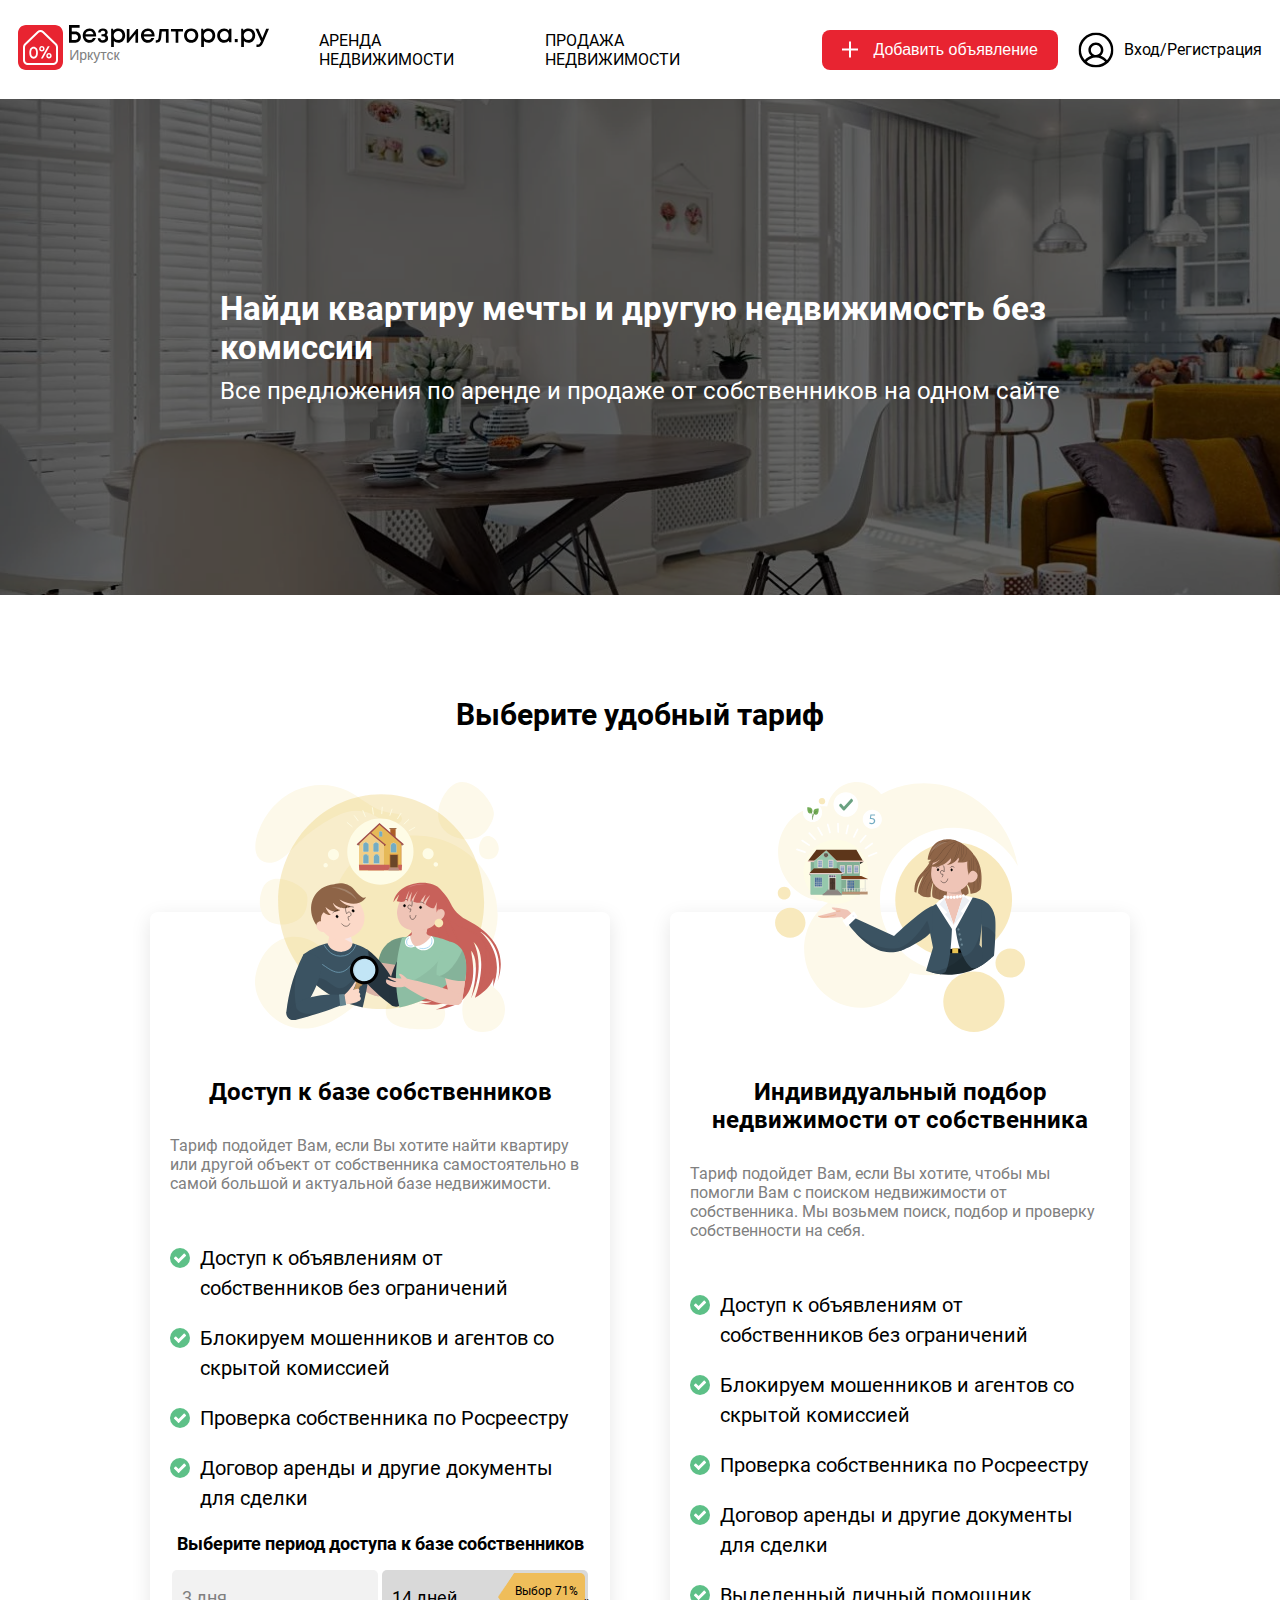
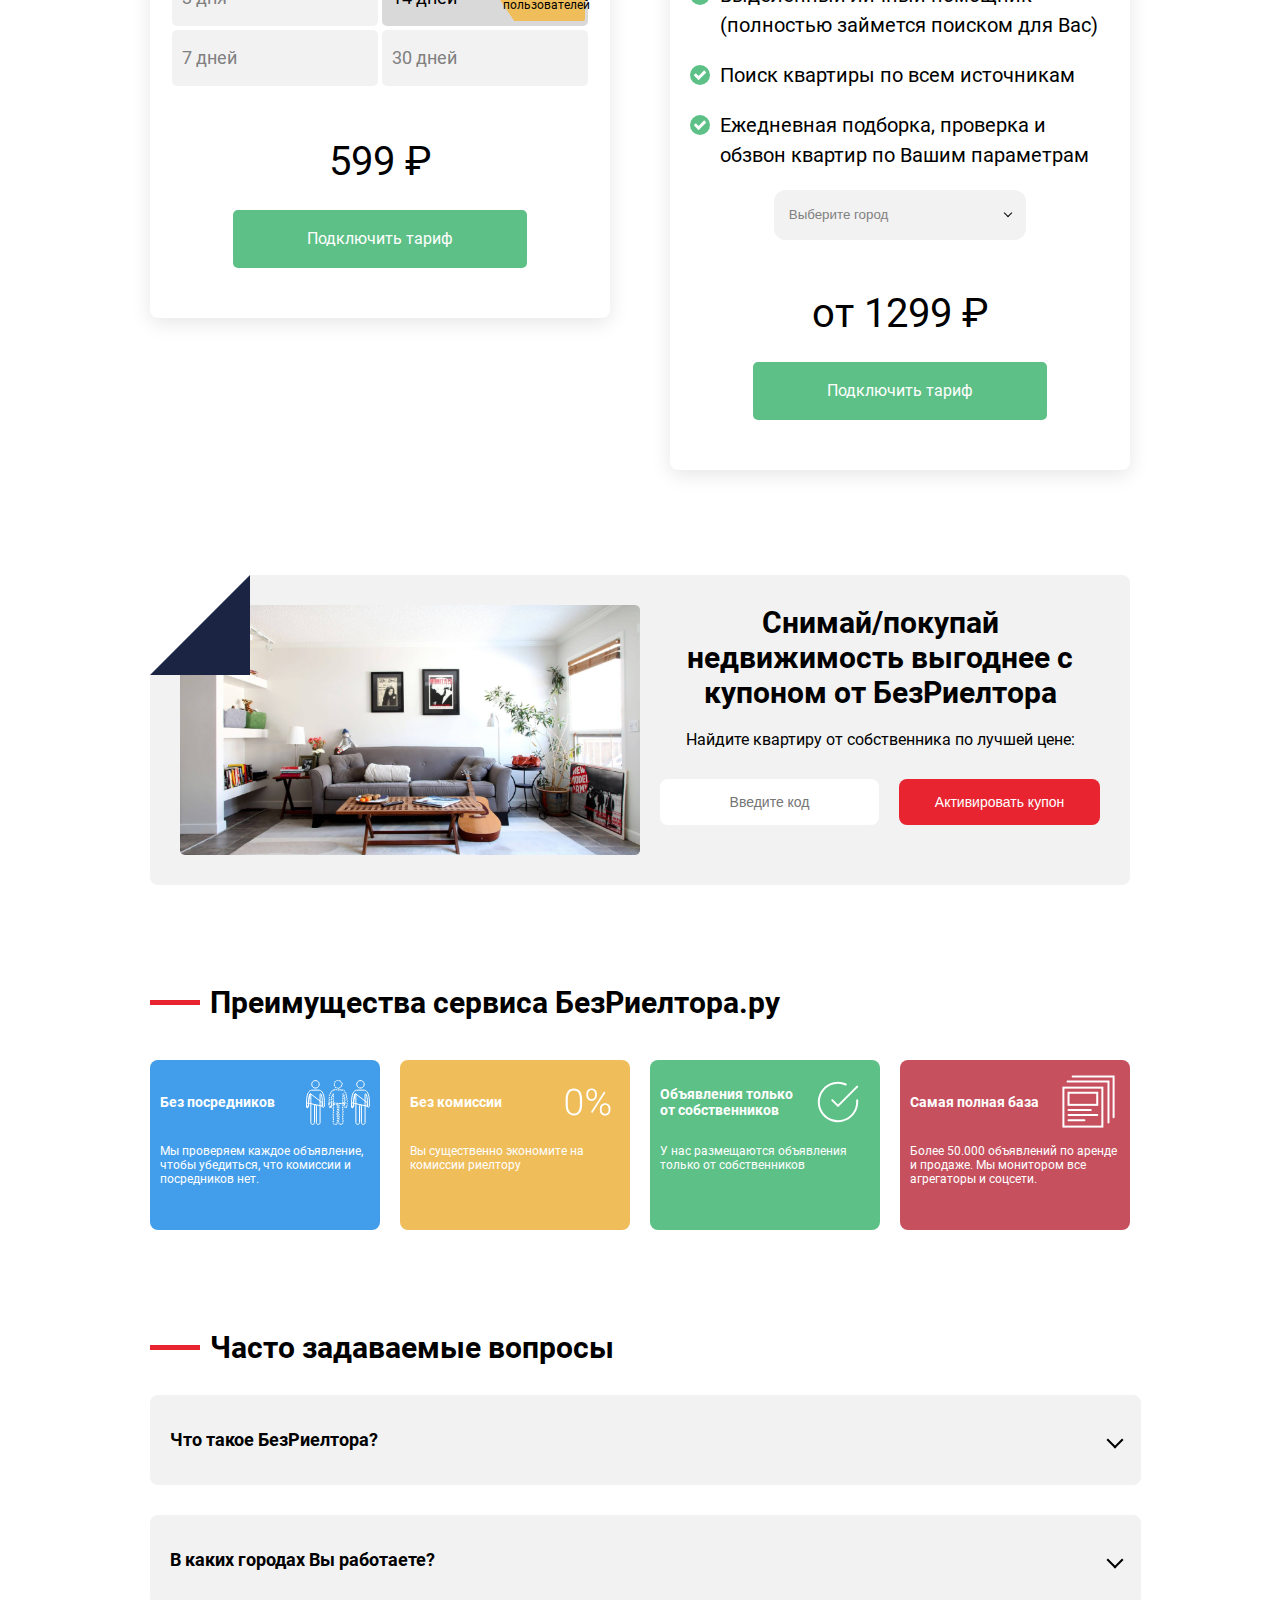
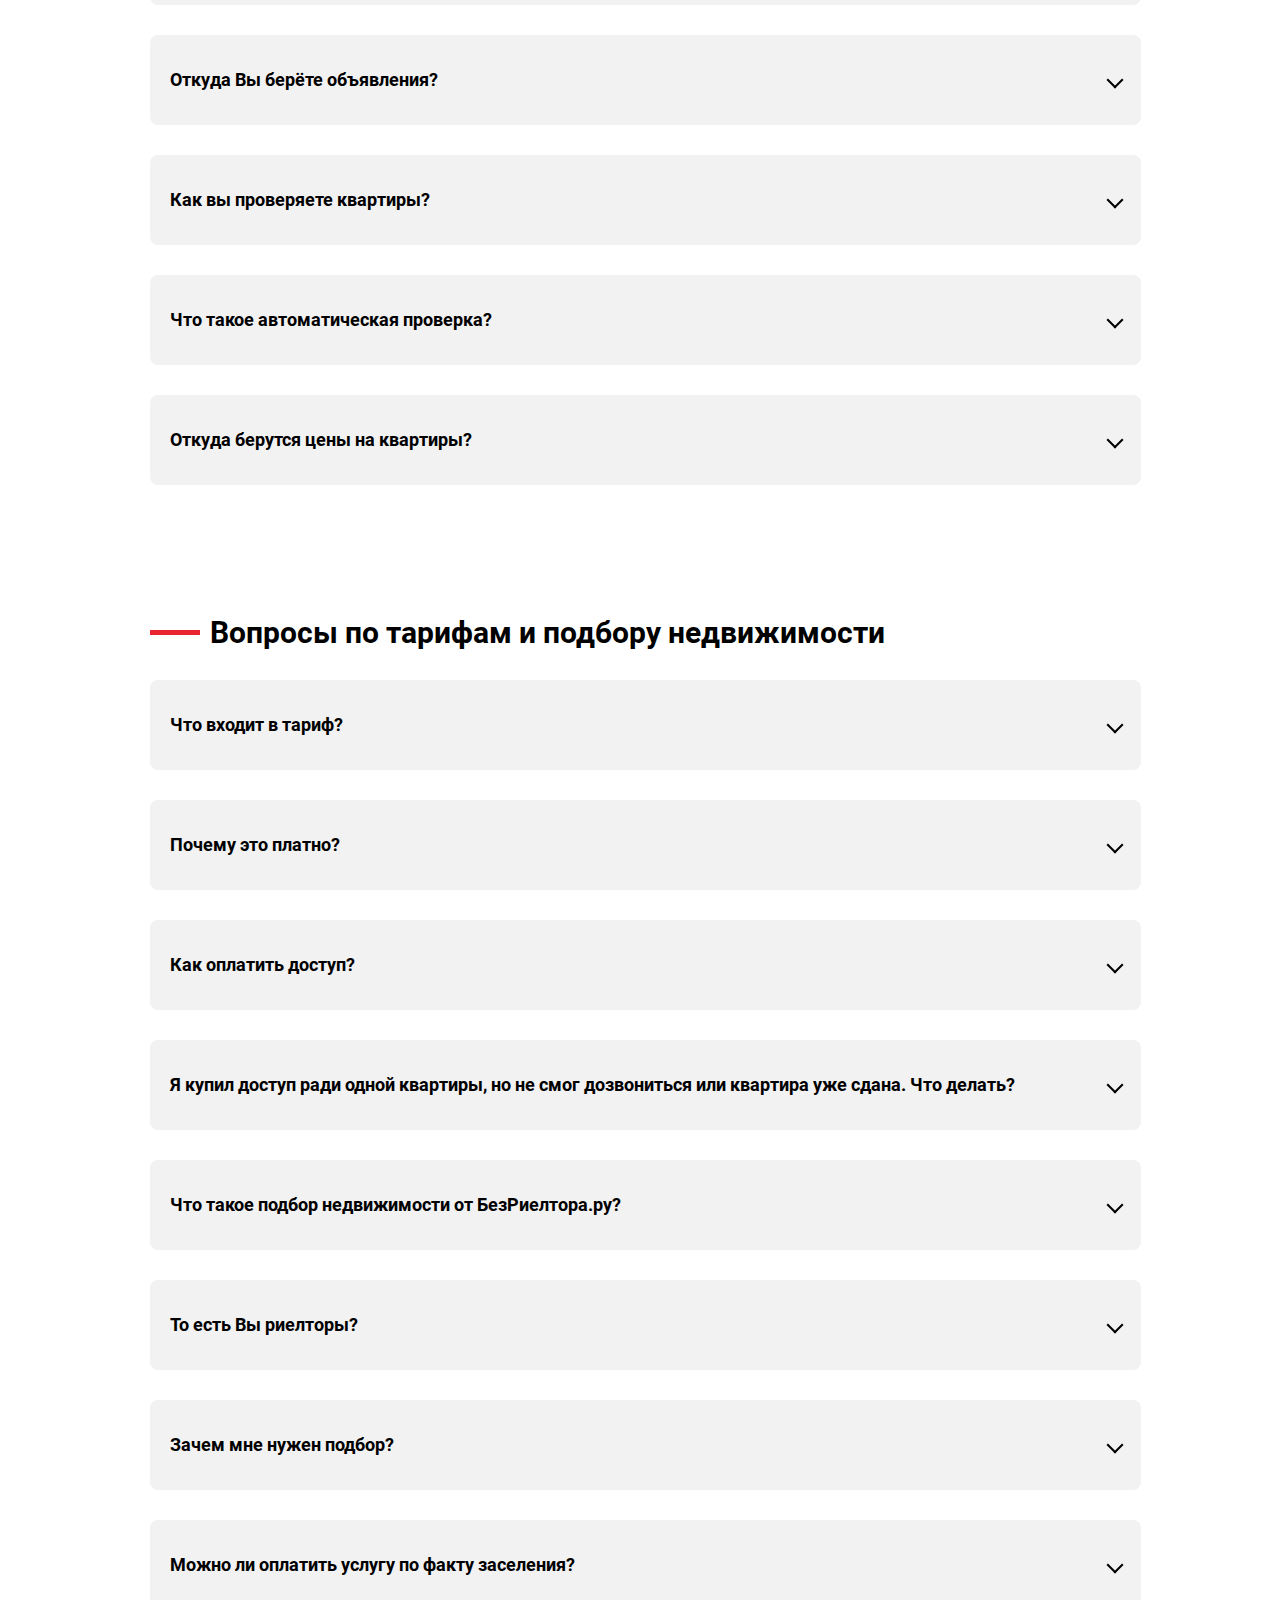
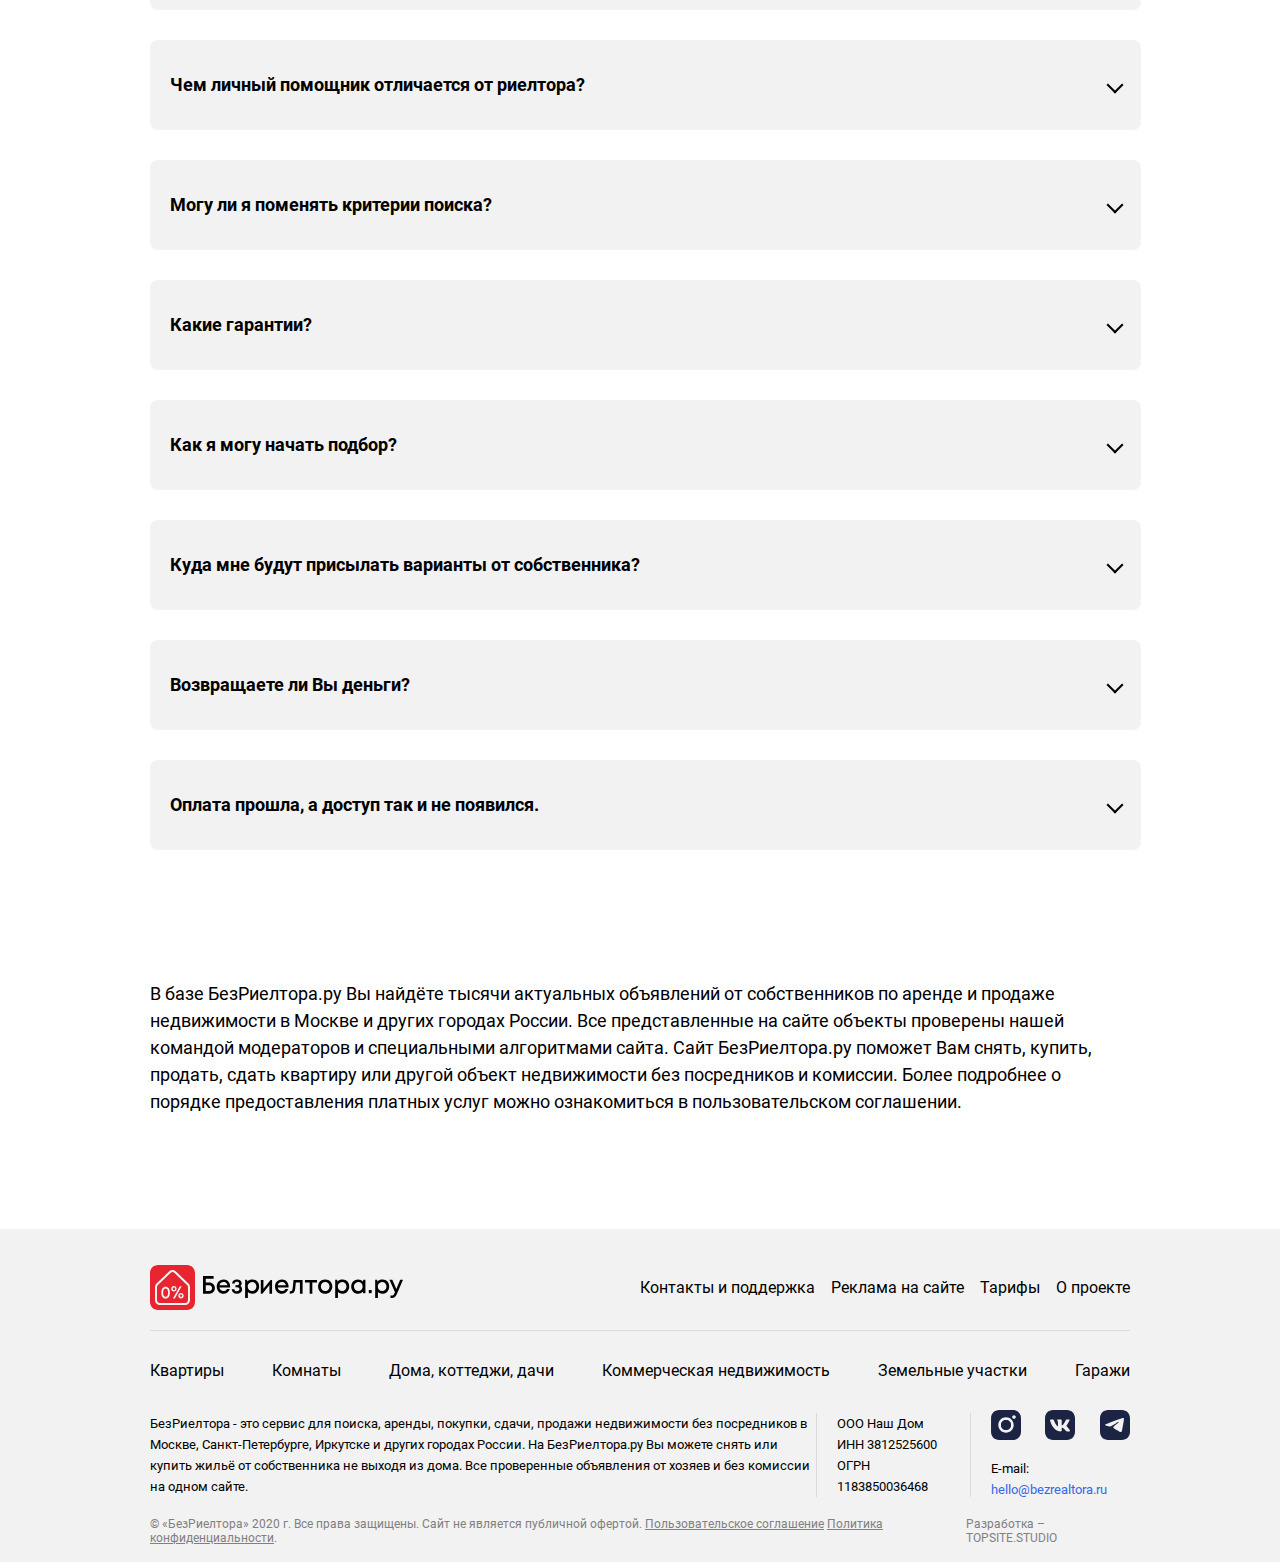
==== pages/tarif.html @ 0d1f0373 "Добавлена страница тарифы" ====
<!DOCTYPE html>
<html lang="en">
  <head>
    <meta charset="UTF-8" />
    <meta name="viewport" content="width=device-width, initial-scale=1.0" />
    <link rel="stylesheet" href="../app/css/tarif/tarif.css" />
    <link rel="stylesheet" href="../app/css/common/footer.css" />
    <title>Document</title>
  </head>
  <body>
    <div class="main page_object">
      <div class="content">
        <div class="section_content">
          <div class="wrap">
            <div class="content">
              <div class="layer hide"></div>
              <div class="header-tarifs">
                <div class="header_header-top">
                  <div class="header-top_navigation">
                    <div class="navigation_logo-section section">
                      <div class="logo-section_image">
                        <img
                          src="../app/img/tarif/header-logo_house.svg"
                          alt=":("
                        />
                      </div>
                      <div class="logo-section_choseCity-section">
                        <img
                          src="../app/img/tarif/header-logo_label.svg"
                          alt=":("
                          class="logo-section_logo-label"
                        />
                        <div class="choseCity-select">
                          <select name="chosenCity" id="chosenCity">
                            <option value="10" selected>Иркутск</option>
                            <option value="1">Москва</option>
                            <option value="2">Санкт-Петербург</option>
                            <option value="3">Казань</option>
                            <option value="4">Екатеринбург</option>
                            <option value="5">Новосибирск</option>
                            <option value="6">Самара</option>
                            <option value="7">Нижний Новгород</option>
                            <option value="8">Челябинск</option>
                            <option value="9">Омск</option>
                            <option value="11">Сочи</option>
                            <option value="12">Улан-Удэ</option>
                            <option value="13">Ростов-на-Дону</option>
                            <option value="14">Воронеж</option>
                            <option value="15">Волгоград</option>
                            <option value="16">Томск</option>
                            <option value="17">Пермь</option>
                            <option value="18">Саратов</option>
                          </select>
                          <div class="arrow"></div>
                        </div>
                      </div>
                    </div>
                    <div class="navigation_rent-section section">
                      АРЕНДА НЕДВИЖИМОСТИ
                    </div>
                    <div class="navigation_sell-section section">
                      ПРОДАЖА НЕДВИЖИМОСТИ
                    </div>
                  </div>
                  <div class="header-top_data-section">
                    <form action="POST">
                      <button class="data-section_apply-button">
                        <img
                          src="../app/img/tarif/header_add-advertisment.svg"
                          alt=":("
                          class="apply-button_plus"
                        />
                        <span>Добавить объявление</span>
                      </button>
                    </form>
                    <div class="data-section_credentials-section">
                      <img
                        src="../app/img/tarif/header_login-image.svg"
                        class="credentials-section_image"
                      />
                      <div class="credentials-section_login-window">
                        Вход/Регистрация
                      </div>
                    </div>
                  </div>
                  <div class="header-top_burger-menu-mobile" >
                    <img src="../app/img/tarif/header_burger.svg" alt=":(" id="burgerMenu" >
                  </div>
                  <div class="header-top_menu-mobile hide">
                    <div class="menu-mobile_main-section">
                      <form action="POST">
                        <button class="menu-mobile_apply-button">
                          <img
                            src="../app/img/tarif/header_add-advertisment.svg"
                            alt=":("
                            class="apply-button_plus"
                          />
                          <span>Добавить объявление</span>
                        </button>
                      </form>
                      <form action="POST">
                        <button class="menu-mobile_login-button">
                          <img
                            src="../app/img/tarif/login_image-red.svg"
                            alt=":("
                            class="apply-button_plus"
                          />
                          <span>Вход/Регистрация</span>
                        </button>
                      </form>
                      <a href="#" class="navigation_link"
                        >Аренда недвижимости</a
                      >
                      <a href="#" class="navigation_link"
                        >Продажа недвижимости</a
                      >
                    </div>
                    <div class="menu-mobile_sub-section">
                      <a href="" class="navigation_link">Новости</a>
                      <a href="" class="navigation_link">О нас</a>
                      <a href="" class="navigation_link">Тарифы</a>
                    </div>
                  </div>
                </div>
                <div class="header_header-bottom">
                  <span class="header-bottom_text-top"
                    >Найди квартиру мечты и другую недвижимость без
                    комиссии</span
                  >
                  <span class="header-bottom_text-bottom"
                    >Все предложения по аренде и продаже от собственников на
                    одном сайте</span
                  >
                </div>
              </div>
              <div class="main_tarifs">
                <section class="main_rate">
                  <!-- Поделил секцию тарифов на 2 части, оглавление и само описание -->
                  <span class="main_header">Выберите удобный тариф</span>
                  <div class="main_rate-section">
                    <!-- Первая карточка, class First отвечает за внешний отступ справа -->
                    <div class="main_rate-card first-card" id="firstCard">
                      <img
                        src="../app/img/tarif/first-rate.svg"
                        alt=":("
                        class="main_rate-image"
                      />
                      <span class="rate_header"
                        >Доступ к базе собственников</span
                      >
                      <span class="rate-description">
                        Тариф подойдет Вам, если Вы хотите найти квартиру или
                        другой объект от собственника самостоятельно в самой
                        большой и актуальной базе недвижимости.
                      </span>
                      <ul class="rate_unordered-list">
                        <li class="unordered-list_list-item">
                          Доступ к объявлениям от собственников без ограничений
                        </li>
                        <li class="unordered-list_list-item">
                          Блокируем мошенников и агентов со скрытой комиссией
                        </li>
                        <li class="unordered-list_list-item">
                          Проверка собственника по Росреестру
                        </li>
                        <li class="unordered-list_list-item">
                          Договор аренды и другие документы для сделки
                        </li>
                      </ul>
                      <span class="first-rate_table-header"
                        >Выберите период доступа к базе собственников</span
                      >
                      <!-- Ячейки таблицы - это радиокнопки, нужны для скриптов. Значение будет передаваться в кнопку -->
                      <form action="#" method="post" class="subscribe_form">
                        <div class="first-rate_table-body">
                          <div class="table-body_table-row">
                            <div style="display: none">
                              <input name="type" value="subscribe" />
                              <input name="promocode" value="" />
                              <input name="discount" value="" />
                              <input name="promocodeid" value="" />
                              <input name="userid" value="" />
                            </div>
                            <input
                              type="radio"
                              name="accessPeriod"
                              id="3daysPeriod"
                              class="period-checkbox"
                              value="1"
                              data-price="199"
                            />
                            <label for="3daysPeriod">
                              <div class="table-row_table-data">3 дня</div>
                            </label>
                            <input
                              type="radio"
                              name="accessPeriod"
                              id="14daysPeriod"
                              class="period-checkbox"
                              value="3"
                              checked="checked"
                              data-price="599"
                            />
                            <label for="14daysPeriod">
                              <div class="table-row_table-data special-cell">
                                14 дней
                                <div class="table-body-selling-badge">
                                  <span class="selling-badge_span"
                                    >Выбор 71%<br />пользователей</span
                                  >
                                </div>
                              </div>
                            </label>
                          </div>
                          <div class="table-body_table-row">
                            <input
                              type="radio"
                              name="accessPeriod"
                              id="7daysPeriod"
                              class="period-checkbox"
                              value="2"
                              data-price="399"
                            />
                            <label for="7daysPeriod">
                              <div class="table-row_table-data">7 дней</div>
                            </label>
                            <input
                              type="radio"
                              name="accessPeriod"
                              id="30daysPeriod"
                              class="period-checkbox"
                              value="4"
                              data-price="899"
                            />
                            <label for="30daysPeriod">
                              <div class="table-row_table-data">30 дней</div>
                            </label>
                          </div>
                        </div>
                        <!-- Конец таблицы -->
                        <span id="ratePriceFirst" class="rate_price"
                          ><span class="rate_price_one" data-price="599"
                            >599</span
                          >
                          ₽</span
                        >
                        <div class="rate_form">
                          <button
                            class="rate_button window_open"
                            data-type="auth"
                            name="firstRateButton"
                          >
                            Подключить тариф
                          </button>
                        </div>
                      </form>
                    </div>
                    <!-- Конец первой карточки -->
                    <!-- Вторая карточка тарифов -->
                    <div class="main_rate-card" id="secondCard">
                      <img
                        src="../app/img/tarif/second-rate.svg"
                        alt=":("
                        class="main_rate-image"
                      />
                      <span class="rate_header"
                        >Индивидуальный подбор недвижимости от
                        собственника</span
                      >
                      <span class="rate-description">
                        Тариф подойдет Вам, если Вы хотите, чтобы мы помогли Вам
                        с поиском недвижимости от собственника. Мы возьмем
                        поиск, подбор и проверку собственности на себя.
                      </span>
                      <ul class="rate_unordered-list">
                        <li class="unordered-list_list-item">
                          Доступ к объявлениям от собственников без ограничений
                        </li>
                        <li class="unordered-list_list-item">
                          Блокируем мошенников и агентов со скрытой комиссией
                        </li>
                        <li class="unordered-list_list-item">
                          Проверка собственника по Росреестру
                        </li>
                        <li class="unordered-list_list-item">
                          Договор аренды и другие документы для сделки
                        </li>
                        <li class="unordered-list_list-item">
                          Выделенный личный помощник (полностью займется поиском
                          для Вас)
                        </li>
                        <li class="unordered-list_list-item">
                          Поиск квартиры по всем источникам
                        </li>
                        <li class="unordered-list_list-item">
                          Ежедневная подборка, проверка и обзвон квартир по
                          Вашим параметрам
                        </li>
                      </ul>
                      <form
                        action="#"
                        method="post"
                        class="selecter_form"
                        id="secondRateForm"
                      >
                        <div style="display: none">
                          <input name="type" value="selected" />
                          <input name="promocode" value="" />
                          <input name="discount" value="" />
                          <input name="promocodeid" value="" />
                          <input name="userid" value="" />
                        </div>
                        <div class="rate_select">
                          <select
                            id="rateChosenCity"
                            name="accessSelected"
                            form="secondRateForm"
                            required
                          >
                            <option
                              value="0"
                              selected
                              disabled
                              data-price="от 1299"
                            >
                              Выберите город
                            </option>
                            <option value="1" data-price="2399">Москва</option>
                            <option value="2" data-price="1699">
                              Санкт-Петербург
                            </option>
                            <option value="3" data-price="1699">Казань</option>
                            <option value="4" data-price="1699">
                              Екатеринбург
                            </option>
                            <option value="5" data-price="1399">
                              Новосибирск
                            </option>
                            <option value="6" data-price="1699">Самара</option>
                            <option value="7" data-price="1699">
                              Нижний Новгород
                            </option>
                            <option value="8" data-price="1699">
                              Челябинск
                            </option>
                            <option value="9" data-price="1399">Омск</option>
                            <option value="10" data-price="1299">
                              Иркутск
                            </option>
                            <option value="11" data-price="1299">Сочи</option>
                            <option value="12" data-price="1299">
                              Улан-Удэ
                            </option>
                            <option value="13" data-price="1699">
                              Ростов-на-Дону
                            </option>
                            <option value="14" data-price="1399">
                              Воронеж
                            </option>
                            <option value="15" data-price="1399">
                              Волгоград
                            </option>
                            <option value="16" data-price="1399">Томск</option>
                            <option value="17" data-price="1399">Пермь</option>
                            <option value="18" data-price="1399">
                              Саратов
                            </option>
                          </select>
                        </div>
                        <span class="rate_price" id="ratePriceSecond"
                          ><span class="rate_price_second" data-price="1299"
                            >от 1299</span
                          >
                          ₽</span
                        >
                        <div id="secondRateForm" class="rate_form">
                          <button
                            class="rate_button window_open"
                            data-type="auth"
                            name="firstRateButton"
                          >
                            Подключить тариф
                          </button>
                        </div>
                      </form>
                    </div>
                    <!-- Конец второй карточки -->
                  </div>
                </section>
                <!-- Конец секции тарифов -->
                <section class="main_coupon">
                  <div class="main_coupon-corner"></div>
                  <img
                    src="../app/img/tarif/couponImage.png"
                    alt=""
                    class="main_coupon-image"
                  />
                  <div class="main_coupon-info">
                    <span class="main_coupon-header"
                      >Снимай/покупай недвижимость выгоднее с купоном от
                      БезРиелтора</span
                    >
                    <span class="main_coupon-subheader"
                      >Найдите квартиру от собственника по лучшей цене:</span
                    >
                    <div class="main_coupon-activation">
                      <form
                        action="#"
                        method="post"
                        class="coupon-activation_form"
                      >
                        <input
                          type="text"
                          name="promocode"
                          id="activationCode"
                          value=""
                          class="coupon-activation_input"
                          placeholder="Введите код"
                        />
                        <button
                          name="submitCode"
                          id="submitCode"
                          class="coupon-activation_button"
                        >
                          Активировать купон
                        </button>
                      </form>
                      <p class="main_coupon_info"></p>
                    </div>
                  </div>
                </section>
                <!-- Конец секции купона -->

                <section class="main_benefits">
                  <div class="main_header-block">
                    <span class="red-line"></span>
                    <span class="main_section-header"
                      >Преимущества сервиса БезРиелтора.ру</span
                    >
                  </div>
                  <div class="benefits_description-blocks">
                    <div class="benefits_description-block first">
                      <div class="description-block_header-section">
                        <span class="header-section_header"
                          >Без посредников</span
                        >
                        <img
                          src="../app/img/tarif/Men.svg"
                          alt=""
                          class="header-section_image"
                        />
                      </div>
                      <div class="description-block_main-section">
                        Мы проверяем каждое объявление, чтобы убедиться, что
                        комиссии и посредников нет.
                      </div>
                    </div>
                    <div class="benefits_description-block second">
                      <div class="description-block_header-section">
                        <span class="header-section_header">Без комиссии</span>
                        <img
                          src="../app/img/tarif/ZeroPercents.svg"
                          alt=""
                          class="header-section_image"
                        />
                      </div>
                      <div class="description-block_main-section">
                        Вы существенно экономите на комиссии риелтору
                      </div>
                    </div>
                    <div class="benefits_description-block third">
                      <div class="description-block_header-section">
                        <span class="header-section_header"
                          >Объявления только <br />от собственников</span
                        >
                        <img
                          src="../app/img/tarif/doneButton.svg"
                          alt=""
                          class="header-section_image"
                        />
                      </div>
                      <div class="description-block_main-section">
                        У нас размещаются объявления только от собственников
                      </div>
                    </div>
                    <div class="benefits_description-block fourth">
                      <div class="description-block_header-section">
                        <span class="header-section_header"
                          >Самая полная база</span
                        >
                        <img
                          src="../app/img/tarif/fullBase.svg"
                          alt=""
                          class="header-section_image"
                        />
                      </div>
                      <div class="description-block_main-section">
                        Более 50.000 объявлений по аренде и продаже. Мы
                        монитором все агрегаторы и соцсети.
                      </div>
                    </div>
                  </div>
                </section>
                <!-- Конец секции премуществ -->

                <section class="main_faq">
                  <div class="main_header-block">
                    <span class="red-line"></span>
                    <span class="main_section-header"
                      >Часто задаваемые вопросы</span
                    >
                  </div>
                  <div class="faq_main-body">
                    <input
                      type="checkbox"
                      name="main_faq-question"
                      id="faqQuestion1"
                      class="main_faq-checkbox"
                    />
                    <label for="faqQuestion1" class="faq_question-block">
                      <div class="question-block_header">
                        <span class="faq_question-header"
                          >Что такое БезРиелтора?</span
                        >
                        <span class="faq_question-arrow"></span>
                      </div>

                      <span class="faq_answer-main"
                        >Это сервис по аренде и покупке недвижимости от
                        собственников. У нас Вы можете снять, купить или
                        подобрать квартиру/комнату или любой другой объект
                        недвижимости. Если Вы собственник, то сдать или продать
                        Вы можете бесплатно. Также мы разместим Ваше объявления
                        в наших группах.</span
                      >
                    </label>
                    <input
                      type="checkbox"
                      name="main_faq-question"
                      id="faqQuestion2"
                      class="main_faq-checkbox"
                    />
                    <label for="faqQuestion2" class="faq_question-block">
                      <div class="question-block_header">
                        <span class="faq_question-header"
                          >В каких городах Вы работаете?</span
                        >
                        <span class="faq_question-arrow"></span>
                      </div>

                      <span class="faq_answer-main"
                        >Объявления на сайте представлены в 14 городах России:
                        <br />
                        в Москве, Санкт-Петербурге, Екатеринбурге, Казани,
                        Новосибирске, Челябинске, Омске, Иркутске, Сочи,
                        Саратове, Перми, Воронеже, Волгограде, Нижнем Новгороде,
                        Ростове-на-Дону, Томске, Улан-Удэ. А также снять в
                        аренду или купить квартиру можно в Подмосковных городах
                        - в Красногорске, Люберцах, Мытищах, Химках, Реутове,
                        Королёве, Балашихе, Долгопрудном, Подольске, Лобне,
                        Зеленограде и других.</span
                      >
                    </label>
                    <input
                      type="checkbox"
                      name="main_faq-question"
                      id="faqQuestion3"
                      class="main_faq-checkbox"
                    />
                    <label for="faqQuestion3" class="faq_question-block">
                      <div class="question-block_header">
                        <span class="faq_question-header"
                          >Откуда Вы берёте объявления?</span
                        >
                        <span class="faq_question-arrow"></span>
                      </div>

                      <span class="faq_answer-main"
                        >Объявления по аренде и продаже попадают на сайт
                        несколькими путями:<br />
                        Собственники самостоятельно загружают объявления о сдаче
                        или продаже недвижимости, после чего оно тщательно
                        проверяется модератором. Мы прозваниваем объявление и
                        проверяем всю информацию. При необходимости заказываем
                        выписку из ЕГРН. Если всё в порядке и соответствует
                        действительности, то объявление появляется на сайте.
                        Также квартиры/комнаты и другие объекты нам присылают в
                        VK, Инстаграм и Телеграм, эти объекты тоже тщательно
                        проверяется и если всё ок, то выгружается на сайт. ⁃ Наш
                        специальный робот собирает все объявления по всем базам
                        аренды и продаже жилья от собственников и выгружает их
                        автоматически на сайт. В процессе объявление сначала
                        проверяется роботом - сравниваются номера телефонов,
                        фотографии и текст. После выгрузки, в порядке
                        очередности объявление проверяется ещё раз
                        модератором.</span
                      >
                    </label>
                    <input
                      type="checkbox"
                      name="main_faq-question"
                      id="faqQuestion4"
                      class="main_faq-checkbox"
                    />
                    <label for="faqQuestion4" class="faq_question-block">
                      <div class="question-block_header">
                        <span class="faq_question-header"
                          >Как вы проверяете квартиры?</span
                        >
                        <span class="faq_question-arrow"></span>
                      </div>

                      <span class="faq_answer-main"
                        >Сначала мы проверяем телефон по внутренней базе
                        телефонов риелторов. Если его нет, мы звоним по телефону
                        и задаём собственнику уточняющие вопросы. Если все
                        хорошо, объявление попадает на сайт.</span
                      >
                    </label>
                    <input
                      type="checkbox"
                      name="main_faq-question"
                      id="faqQuestion5"
                      class="main_faq-checkbox"
                    />
                    <label for="faqQuestion5" class="faq_question-block">
                      <div class="question-block_header">
                        <span class="faq_question-header"
                          >Что такое автоматическая проверка?</span
                        >
                        <span class="faq_question-arrow"></span>
                      </div>

                      <span class="faq_answer-main"
                        >Специально обученный робот проверяет объявления по
                        ключевым словам - «собственник», «без посредников», «без
                        комиссии», а также ищет дубликаты номера телефона и
                        фотографии квартиры на других площадках и базах
                        недвижимости. Специальный алгоритм проверяет, насколько
                        цена соответствует площади и местоположению квартиры.
                        Также робот выселяет все жалобы на объявления. Если всё
                        соответствует, то объявление попадает на наш сайт
                        БезРиелтора.ру.</span
                      >
                    </label>
                    <input
                      type="checkbox"
                      name="main_faq-question"
                      id="faqQuestion6"
                      class="main_faq-checkbox"
                    />
                    <label for="faqQuestion6" class="faq_question-block">
                      <div class="question-block_header">
                        <span class="faq_question-header"
                          >Откуда берутся цены на квартиры?</span
                        >
                        <span class="faq_question-arrow"></span>
                      </div>

                      <span class="faq_answer-main"
                        >Цену на свою квартиру каждый собственник устанавливает
                        самостоятельно.</span
                      >
                    </label>
                  </div>
                </section>
                <!-- Конец секции Часто Задаваемых вопросов -->

                <section class="main_faq">
                  <div class="main_header-block">
                    <span class="red-line"></span>
                    <span class="main_section-header"
                      >Вопросы по тарифам и подбору недвижимости</span
                    >
                  </div>
                  <div class="faq_main-body">
                    <input
                      type="checkbox"
                      name="main_faq-question"
                      id="faqQuestion2.1"
                      class="main_faq-checkbox"
                    />
                    <label for="faqQuestion2.1" class="faq_question-block">
                      <div class="question-block_header">
                        <span class="faq_question-header"
                          >Что входит в тариф?</span
                        >
                        <span class="faq_question-arrow"></span>
                      </div>

                      <span class="faq_answer-main"
                        >Вы получаете доступ ко всей базе объявлений на три дня,
                        неделю, месяц или два месяца и самостоятельно ищете
                        квартиры и другую недвижимость. Во все тарифы входит
                        проверка собственника по Росреестру. Последний тариф
                        включает в себя услугу личного помощника: за Вами
                        закрепляется личный менеджер, который осуществляет поиск
                        недвижимости без посредников и скрытых комиссий.</span
                      >
                    </label>
                    <input
                      type="checkbox"
                      name="main_faq-question"
                      id="faqQuestion2.2"
                      class="main_faq-checkbox"
                    />
                    <label for="faqQuestion2.2" class="faq_question-block">
                      <div class="question-block_header">
                        <span class="faq_question-header"
                          >Почему это платно?</span
                        >
                        <span class="faq_question-arrow"></span>
                      </div>

                      <span class="faq_answer-main"
                        >Рынок аренды и продажи очень динамичен, на сайтах
                        недвижимости ежедневно появляются тысячи объявлений. При
                        этом появляются куча фейков, объявления со скрытой
                        комиссией, от агентов и риелторов. На сайте
                        БезРиелтора.ру Вы можете снять квартиру или любой другой
                        объект недвижимости от собственника, все объявления,
                        которые попадают на сайт проверяются обученным роботом
                        или командой модераторов. Так Вы экономите время и
                        деньги на пустой прозвон и на комиссию. Мы охватываем
                        все открытые источники и базы недвижимости по аренде и
                        продаже - ежедневно на сайте появляются тысячи новых
                        объектов от собственников, в том числе квартиры и
                        комнаты, которых нет на других сайтах.</span
                      >
                    </label>
                    <input
                      type="checkbox"
                      name="main_faq-question"
                      id="faqQuestion2.3"
                      class="main_faq-checkbox"
                    />
                    <label for="faqQuestion2.3" class="faq_question-block">
                      <div class="question-block_header">
                        <span class="faq_question-header"
                          >Как оплатить доступ?</span
                        >
                        <span class="faq_question-arrow"></span>
                      </div>

                      <span class="faq_answer-main"
                        >Выберите подходящий тариф и нажмите подключить, далее
                        оплатите онлайн банковской картой.</span
                      >
                    </label>
                    <input
                      type="checkbox"
                      name="main_faq-question"
                      id="faqQuestion2.4"
                      class="main_faq-checkbox"
                    />
                    <label for="faqQuestion2.4" class="faq_question-block">
                      <div class="question-block_header">
                        <span class="faq_question-header"
                          >Я купил доступ ради одной квартиры, но не смог
                          дозвониться или квартира уже сдана. Что делать?</span
                        >
                        <span class="faq_question-arrow"></span>
                      </div>

                      <span class="faq_answer-main"
                        >Рынок аренды очень динамичен, поэтому такое случается.
                        Не расстраивайтесь! Новые объявления появляются каждый
                        день, поэтому вы обязательно найдете отличный
                        вариант.</span
                      >
                    </label>
                    <input
                      type="checkbox"
                      name="main_faq-question"
                      id="faqQuestion2.5"
                      class="main_faq-checkbox"
                    />
                    <label for="faqQuestion2.5" class="faq_question-block">
                      <div class="question-block_header">
                        <span class="faq_question-header"
                          >Что такое подбор недвижимости от
                          БезРиелтора.ру?</span
                        >
                        <span class="faq_question-arrow"></span>
                      </div>

                      <span class="faq_answer-main"
                        >Услуга подбора недвижимости - это помощь в поиске
                        квартиры, комнаты или дома от собственника по Вашим
                        персональным критериям. Хотите снять квартиру у
                        конкретного метро? Ищите жильё с детьми или животными?
                        Без мебели? Или квартиру с дизайном в стиле лофт? Услуга
                        подбора поможет среди тысяч объявления найти подходящий
                        вариант от собственника и без комиссии.</span
                      >
                    </label>
                    <input
                      type="checkbox"
                      name="main_faq-question"
                      id="faqQuestion2.6"
                      class="main_faq-checkbox"
                    />
                    <label for="faqQuestion2.6" class="faq_question-block">
                      <div class="question-block_header">
                        <span class="faq_question-header"
                          >То есть Вы риелторы?</span
                        >
                        <span class="faq_question-arrow"></span>
                      </div>

                      <span class="faq_answer-main"
                        >Нет, мы не риелторы :) Да, мы занимаемся поиском за
                        Вас, но не просим комиссию (которая порой равна арендной
                        плате). Вы платите фиксированную стоимость подбора, мы
                        со дня оплаты осуществляем поиск по Вашим критериям. В
                        Вашу подборку попадают только проверенные объекты и
                        строго по Вашим критериям. Хотите найти квартиру с
                        зелёными стенами? Без проблем, найдём, ещё и от
                        собственника.</span
                      >
                    </label>
                    <input
                      type="checkbox"
                      name="main_faq-question"
                      id="faqQuestion2.7"
                      class="main_faq-checkbox"
                    />
                    <label for="faqQuestion2.7" class="faq_question-block">
                      <div class="question-block_header">
                        <span class="faq_question-header"
                          >Зачем мне нужен подбор?</span
                        >
                        <span class="faq_question-arrow"></span>
                      </div>

                      <span class="faq_answer-main"
                        >Экономия времени и денег. Все вопросы поиска и проверки
                        недвижимости мы возьмём на себя. Будем искать жильё
                        среди десятка отрытых источников - группы ВК и Фейсбук
                        по аренде и продаже, по нашей базе (те, кто обращался в
                        течении последних лет), на всей сайтах и базах
                        недвижимости. Прозвон и проверку объявлений на
                        актуальность мы тоже берём на себя, уточним все детали и
                        критерии у собственника.</span
                      >
                    </label>
                    <input
                      type="checkbox"
                      name="main_faq-question"
                      id="faqQuestion2.8"
                      class="main_faq-checkbox"
                    />
                    <label for="faqQuestion2.8" class="faq_question-block">
                      <div class="question-block_header">
                        <span class="faq_question-header"
                          >Можно ли оплатить услугу по факту заселения?</span
                        >
                        <span class="faq_question-arrow"></span>
                      </div>

                      <span class="faq_answer-main"
                        >Нет, нельзя. Личный помощник начинает работать сразу же
                        после оплаты, а первую персонализированную подборку
                        квартир вы получите уже в день оплаты. Нет никакой одной
                        волшебной базы, где все квартиры от собственников ждут,
                        пока мы по ним позвоним. Поиск сложный и глубокий в
                        множестве различных источников. Мы не агенство, а
                        интернет сервис, поэтому оплаты по факту не
                        предусмотрено. Мы оплачиваем инструменты поиска,
                        модераторов и администраторов, тратим своё время на
                        проверку каждого варианта, поиск и подбор.</span
                      >
                    </label>
                    <input
                      type="checkbox"
                      name="main_faq-question"
                      id="faqQuestion2.9"
                      class="main_faq-checkbox"
                    />
                    <label for="faqQuestion2.9" class="faq_question-block">
                      <div class="question-block_header">
                        <span class="faq_question-header"
                          >Чем личный помощник отличается от риелтора?</span
                        >
                        <span class="faq_question-arrow"></span>
                      </div>

                      <span class="faq_answer-main"
                        >Риелтор предлагает вам только те квартиры, за которые
                        может получить комиссию, а личный помощник ищет для вас
                        жилье по всем доступным на рынке предложениям.</span
                      >
                    </label>
                    <input
                      type="checkbox"
                      name="main_faq-question"
                      id="faqQuestion2.10"
                      class="main_faq-checkbox"
                    />
                    <label for="faqQuestion2.10" class="faq_question-block">
                      <div class="question-block_header">
                        <span class="faq_question-header"
                          >Могу ли я поменять критерии поиска?</span
                        >
                        <span class="faq_question-arrow"></span>
                      </div>

                      <span class="faq_answer-main"
                        >Смена параметров поиска обсуждается индивидуально. Мы
                        идём на встречу, если смена параметров адекватная, если
                        смена повлечёт за собой невозможность поиска (допустим
                        Вы хотите найти квартиру в центре, но сильно снизили
                        бюджет), то такое не приветствуется.</span
                      >
                    </label>
                    <input
                      type="checkbox"
                      name="main_faq-question"
                      id="faqQuestion2.11"
                      class="main_faq-checkbox"
                    />
                    <label for="faqQuestion2.11" class="faq_question-block">
                      <div class="question-block_header">
                        <span class="faq_question-header">Какие гарантии?</span>
                        <span class="faq_question-arrow"></span>
                      </div>

                      <span class="faq_answer-main"
                        >Отзывы есть во всех группах и на сайте, наши контактные
                        данные, реквизиты счета и юридического лица, а также
                        условия всё прописано на сайте, так и в сообществах. Мы
                        помогли уже не одной сотне людей найти квартиру в
                        Москве, Санкт-Петербурге и других городах.</span
                      >
                    </label>
                    <input
                      type="checkbox"
                      name="main_faq-question"
                      id="faqQuestion12"
                      class="main_faq-checkbox"
                    />
                    <label for="faqQuestion12" class="faq_question-block">
                      <div class="question-block_header">
                        <span class="faq_question-header"
                          >Как я могу начать подбор?</span
                        >
                        <span class="faq_question-arrow"></span>
                      </div>

                      <span class="faq_answer-main"
                        >Оставляйте заявку нам на главной странице сайта
                        (www.bezrealtora.ru), либо в Direct сообщества. Мы её
                        согласовываем вместе.<br />

                        Оплачиваете подбор через оплату сайта.<br />

                        Каждый день (кроме выходных в неделю) присылаем варианты
                        по Вашим параметрам от собственников. <br />

                        Единоразовая оплата и до заселения мы будем присылать
                        вам варианты ОТ СОБСТВЕННИКОВ, без комиссии, подходящие
                        именно вам.</span
                      >
                    </label>
                    <input
                      type="checkbox"
                      name="main_faq-question"
                      id="faqQuestion2.13"
                      class="main_faq-checkbox"
                    />
                    <label for="faqQuestion2.13" class="faq_question-block">
                      <div class="question-block_header">
                        <span class="faq_question-header"
                          >Куда мне будут присылать варианты от
                          собственника?</span
                        >
                        <span class="faq_question-arrow"></span>
                      </div>

                      <span class="faq_answer-main"
                        >Присылать мы можем любым удобным способом - в WhatsApp,
                        Telegram, на почту или через сайт. Как Вам удобнее
                        :)</span
                      >
                    </label>
                    <input
                      type="checkbox"
                      name="main_faq-question"
                      id="faqQuestion14"
                      class="main_faq-checkbox"
                    />
                    <label for="faqQuestion14" class="faq_question-block">
                      <div class="question-block_header">
                        <span class="faq_question-header"
                          >Возвращаете ли Вы деньги?</span
                        >
                        <span class="faq_question-arrow"></span>
                      </div>

                      <span class="faq_answer-main"
                        >Eсли поиск по вашим параметрам вёлся и Вам присылались
                        подходящие варианты - возврат денег не предусмотрен.
                        <br />
                        В исключительных случаях , если адекватно по вашей
                        заявке не было прислано ни одного варианта - будет
                        произведён полный возврат (но мы вряд ли изначально за
                        такую заявку возьмёмся)..</span
                      >
                    </label>
                    <input
                      type="checkbox"
                      name="main_faq-question"
                      id="faqQuestion15"
                      class="main_faq-checkbox"
                    />
                    <label for="faqQuestion15" class="faq_question-block">
                      <div class="question-block_header">
                        <span class="faq_question-header"
                          >Оплата прошла, а доступ так и не появился.</span
                        >
                        <span class="faq_question-arrow"></span>
                      </div>

                      <span class="faq_answer-main"
                        >Не волнуйтесь! Оплата проходит не сразу, порой надо
                        подождать минут 15. Если доступ так и не появился,
                        напишите нам на
                        <a href="mailto:hello@bezrealtora.ru" class="faq_link"
                          >hello@bezrealtora.ru</a
                        ></span
                      >
                    </label>
                  </div>
                </section>
                <section class="main_prefooter">
                  <span class="prefooter_span">
                    В базе БезРиелтора.ру Вы найдёте тысячи актуальных
                    объявлений от собственников по аренде и продаже недвижимости
                    в Москве и других городах России. Все представленные на
                    сайте объекты проверены нашей командой модераторов и
                    специальными алгоритмами сайта. Сайт БезРиелтора.ру поможет
                    Вам снять, купить, продать, сдать квартиру или другой объект
                    недвижимости без посредников и комиссии. Более подробнее о
                    порядке предоставления платных услуг можно ознакомиться в
                    пользовательском соглашении.
                  </span>
                </section>
              </div>
              <div class="footer_tarifs">
                <div class="footer_support-section">
                  <div class="support-section_logo-section">
                    <img src="../app/img/tarif/header-logo_house.svg" alt=":(" />
                    <img src="../app/img/tarif/header-logo_label.svg" alt=":(" />
                  </div>
                  <div class="support-section_navigation">
                    <a href="#" class="navigation_link">Контакты и поддержка</a>
                    <a href="#" class="navigation_link">Реклама на сайте</a>
                    <a href="#" class="navigation_link">Тарифы</a>
                    <a href="#" class="navigation_link">О проекте</a>
                  </div>
                </div>
                <div class="footer_eastate-section">
                  <a href="" class="navigation_link">Квартиры</a>
                  <a href="" class="navigation_link">Комнаты</a>
                  <a href="" class="navigation_link">Дома, коттеджи, дачи</a>
                  <a href="" class="navigation_link"
                    >Коммерческая недвижимость</a
                  >
                  <a href="" class="navigation_link">Земельные участки</a>
                  <a href="" class="navigation_link">Гаражи</a>
                </div>
                <div class="footer_about-company">
                  <div class="about-company_company">
                    БезРиелтора - это сервис для поиска, аренды, покупки, сдачи,
                    продажи недвижимости без посредников в Москве,
                    Санкт-Петербурге, Иркутске и других городах России. На
                    БезРиелтора.ру Вы можете снять или купить жильё от
                    собственника не выходя из дома. Все проверенные объявления
                    от хозяев и без комиссии на одном сайте.
                  </div>
                  <div class="about-company_company-mobile">
                    БезРиелтора - это сервис для поиска, аренды, покупки, сдачи,
                    продажи недвижимости без посредников.
                  </div>
                  <div class="about-company_law-info">
                    ООО Наш Дом<br />
                    ИНН 3812525600<br />
                    ОГРН 1183850036468<br />
                  </div>
                  <div class="about-company_social-section">
                    <div class="social-section_networks">
                      <a href="#" class="navigation_link"
                        ><img
                          src="../app/img/tarif/footer_instagram.svg"
                          alt=":("
                          class="networks_network-logo"
                      /></a>
                      <a href="#" class="navigation_link"
                        ><img
                          src="../app/img/tarif/footer_vk.svg"
                          alt=":("
                          class="networks_network-logo"
                      /></a>
                      <a href="#" class="navigation_link"
                        ><img
                          src="../app/img/tarif/footer_telegram.svg"
                          alt=":("
                          class="networks_network-logo"
                      /></a>
                    </div>
                    <div class="social-section_email">
                      E-mail:
                      <a href="mailto:hello@bezrealtora.ru" class="faq_link"
                        >hello@bezrealtora.ru</a
                      >
                    </div>
                  </div>
                </div>
                <div class="footer_licence-section">
                  <span class="licence-section_text"
                    >© «БезРиелтора» 2020 г. Все права защищены. Сайт не
                    является публичной офертой.
                    <a href="#" class="licence_link"
                      >Пользовательское соглашение</a
                    >
                    <a href="#" class="licence_link"
                      >Политика конфиденциальности</a
                    >.</span
                  >
                  <span class="licence-section_text"
                    >Разработка – TOPSITE.STUDIO</span
                  >
                </div>
              </div>
              <script src="../app/js/tarif.js"></script>
            </div>
          </div>
        </div>
      </div>
    </div>
  </body>
</html>
---- app/css/tarif/tarif.css ----
/* Шрифты жирный и обычный */
@font-face {
  font-family: "Roboto";
  font-weight: 400;
  src: url("../../fonts/Roboto-Regular.ttf");
}
@font-face {
  font-family: "Roboto";
  font-weight: 700;
  src: url("../../fonts/Roboto-Bold.ttf");
}
body {
  font-family: "Roboto";
}
/* Версия по умолчанию, на экраны 1376х1176 */
/* Стили самой страницы */
/* Начало стилей для заголовка страницы ----------------------------------> */
body {
  box-sizing: border-box;
  padding: 0px;
  margin: 0%;
}
.header-tarifs {
  margin-bottom: 51px;
}
.header_header-top {
  height: fit-content;
  max-height: fit-content;
  display: flex;
  justify-content: space-around;
  padding: 25px 0px;
  background-color: #fff;
}
.header-top_navigation {
  display: flex;
  width: 60%;
  align-items: center;
}

.section {
  margin-right: 50px;
}

.choseCity-select {
  display: flex;
  align-items: center;
  justify-content: flex-start;
}
select#chosenCity {
  flex: none;
  background-color: transparent;
  width: 100%;
  z-index: 3;
  margin-right: 0;
  padding: 0;
  border-radius: 0%;
  font-size: 14px;
}
.navigation_logo-section {
  display: flex;
}

.logo-section_choseCity-section {
  display: flex;
  flex-direction: column;
  margin-left: 6px;
}

.header-top_data-section {
  display: flex;
  align-items: center;
  justify-content: center;
}
.data-section_apply-button {
  outline: none;
  background-color: #e82431;
  border: none;
  border-radius: 8px;
  padding: 10px 20px;
  display: flex;
  align-items: center;
  justify-content: center;
  color: white;
  line-height: 0px;
  height: 40px;
  margin-right: 20px;
  font-size: 16px;
}

.apply-button_plus {
  margin-right: 15px;
}

.data-section_credentials-section {
  display: flex;
  align-items: center;
}

.credentials-section_image {
  width: 36px;
  height: 36px;
  margin-right: 10px;
}

.header_header-bottom {
  background-image: url("../../img/tarif/header-image.png");
  padding: 190px 220px;
  background-size: cover;
  display: flex;
  flex-direction: column;
  justify-content: center;
  align-items: center;
  box-shadow: inset 0 0 0 1000px rgba(0, 0, 0, 0.6);
}

.header-bottom_text-top {
  font-weight: bold;
  color: white;
  font-size: 33px;
  margin-bottom: 10px;
}

.header-bottom_text-bottom {
  color: white;
  font-size: 24px;
}
.header-top_burger-menu-mobile {
  display: none;
}
.header-top_menu-mobile {
  display: block;
  padding: 20px;
  background-color: #fff;
  position: absolute;
  width: 70%;
  top:0px;
  right:0px;
  height: 100%;
  z-index: 50;
  position: fixed;
}

.menu-mobile_main-section, .menu-mobile_sub-section {
  display: flex;
  flex-direction: column;
  text-align: left;
}
.menu-mobile_apply-button {
  width: 100%;
  outline: none;
  background-color: #e82431;
  border: none;
  border-radius: 8px;
  padding: 10px 20px;
  display: flex;
  align-items: center;
  justify-content: center;
  color: white;
  line-height: 0px;
  height: 40px;
  margin-right: 20px;
  font-size: 16px;
  margin-bottom: 20px;
}

.menu-mobile_login-button {
  width: 100%;
  outline: none;
  background-color: #fff;
  border: 1px solid #e82431;
  border-radius: 8px;
  padding: 10px 20px;
  display: flex;
  align-items: center;
  justify-content: center;
  color: #e82431;
  line-height: 0px;
  height: 40px;
  margin-right: 20px;
  font-size: 16px;
  margin-bottom: 20px;
}
.menu-mobile_main-section {
  border-bottom: 1px solid #000;
}
.menu-mobile_main-section > a,.menu-mobile_main-section {
  margin-bottom: 20px ;
}

.menu-mobile_sub-section > a {
  margin-bottom: 20px;
}
/* <---------------------------------- Конец стилей для заголовка  страницы  */
/* Начало стилей для главной части страницы ----------------------------------> */
.main_tarifs {
  display: flex;
  flex-direction: column;
  align-items: center;
  justify-content: center;
  background-color: #fff;
  padding: 51px 150px 114px 150px;
}


/* Стили секции с тарифами */
.main_rate {
  display: flex;
  flex-direction: column;
  align-items: center;
  width: 100%;
}
/* Стили оглавления */
.main_header {
  font-weight: 700;
  font-size: 30px;
  margin-bottom: 180px;
}
.main_rate.hiddenBlockSubscribe,
.main_coupon.hiddenBlockSubscribe {
  display: none !important;
}
/* Стили секции с карточками */
.main_rate-section {
  display: flex;
  align-items: flex-start;
  justify-content: center;
}
form.subscribe_form {
  width: 100%;
  text-align: center;
}
form.selecter_form {
  width: 100%;
  text-align: center;
  display: flex;
  flex-flow: column;
  align-items: center;
}
/* Стили для каждой карты */
.main_rate-card {
  display: flex;
  flex-direction: column;
  align-items: center;
  width: 50%;
  height: fit-content;
  padding: 0px 2% 50px 2%;
  background: #ffffff;
  box-shadow: 0px 5px 20px rgba(0, 0, 0, 0.1);
  border-radius: 8px;
}
p.main_coupon_info.coupon_error {
  font-size: 0.7em;
  margin-top: 0.3em;
  color: #e82431;
  width: 48%;
  text-align: center;
  font-weight: bold;
}
p.main_coupon_info.coupon_success {
  font-size: 0.7em;
  margin-top: 0.3em;
  color: #5dc087;
  width: 48%;
  text-align: center;
  font-weight: bold;
}
/* Картинка в оглавлении */
.main_rate-image {
  width: 250px;
  height: 250px;
  position: relative;
  bottom: 130px;
  z-index: 10;
  margin-bottom: -20%;
}
/* Отступ первой карточки от второй */
.first-card {
  margin-right: 60px;
}
/* Оглавление в самом описание */
.rate_header {
  font-weight: 700;
  font-size: 24px;
  text-align: center;
  margin-bottom: 30px;
}
/* Описание тарифа */
.rate-description {
  font-size: 16px;
  color: #808080;
  margin-bottom: 50px;
}
/* Стили для неупорядоченного списка */
ul {
  list-style: none;
  margin: 0;
  padding: 0;
}
.unordered-list_list-item {
  margin: 0;
  padding: 0;
  background: url("../../img/tarif/list_item.svg") no-repeat 0 -3px;
  padding-left: 30px;
  min-height: 30px;
  font-size: 20px;
  line-height: 150%;
  color: #000;
  margin-bottom: 20px;
}

/* Начало стилей для таблицы и радио кнопок */
.first-rate_table-header {
  font-size: 18px;
  margin-bottom: 14px;
  font-weight: bold;
}
.first-rate_table-body {
  width: 100%;
}
.period-checkbox {
  display: none;
}
.table-body_table-row {
  display: flex;
}
.table-body_table-row label {
  background-color: #f2f2f2;
  width: 50%;
  height: 50px;
  font-size: 18px;
  margin: 2px;
  display: flex;
  justify-content: space-between;
  align-items: center;
  border-radius: 5px;
  padding: 3px 3px 3px 10px;
  cursor: pointer;
  color: #808080;
}

.table-row_table-data {
  background-color: transparent;
  width: 100%;
  height: 50px;
  display: flex;
  justify-content: space-between;
  align-items: center;
}

.table-body-selling-badge {
  background: url("../../img/tarif/badgeBackground.png") no-repeat;
  font-size: 10px;
  height: 100%;
  display: flex;
  justify-content: center;
  align-items: center;
  padding-left: 10px;
  width: 40%;
  border-radius: 5px;
}

.selling-badge_span {
  text-align: center;
  color: black;
  font-size: 12px;
}

label:hover {
  color: black;
}

input:checked + label {
  background-color: #d9d9d9;
  color: black;
}
/* Конец стилей для таблицы и радио кнопок */

/* Цена тарифа */
.rate_price {
  margin-top: 50px;
  font-size: 40px;
  display: block;
}
/* Стили для формы в которой содержится кнопка */
.rate_form {
  width: 100%;
  margin-top: 25px;
  display: flex;
  align-items: center;
  justify-content: center;
}
/* Стили для кнопки оформления тарифа */
.rate_button {
  width: 70%;
  background-color: #5dc087;
  color: white;
  height: 58px;
  font-size: 16px;
  box-shadow: none;
  font-family: "Roboto";
  border: none;
  border-radius: 5px;
  cursor: pointer;
  -webkit-appearance: none;
}
.rate_button:active {
  box-shadow: 0px 5px 20px rgba(0, 0, 0, 0.5);
}

select {
  -webkit-appearance: none;
  -moz-appearance: none;
  -ms-appearance: none;
  appearance: none;
  outline: 0;
  box-shadow: none;
  border: 0 !important;
  background: #f2f2f2;
  background-image: none;
  border-radius: 12px;
}
/* Remove IE arrow */
select::-ms-expand {
  display: none;
}
/* Custom Select */
.rate_select {
  z-index: 4;
  position: relative;
  display: flex;
  width: 60%;
  height: 50px;
  line-height: 3;
  background: #f2f2f2;
  overflow: hidden;
  border-radius: 12px;
}
select {
  flex: 1;
  padding: 0px 0px 0px 15px;
  color: #808080;
  cursor: pointer;
}
/* Arrow */
.rate_select::after {
  content: "";
  position: absolute;
  top: 40%;
  right: 15px;
  width: 5px;
  height: 5px;
  transform: rotate(45deg);
  border-bottom: 1px solid black;
  border-right: 1px solid black;
  background: #f2f2f2;
  cursor: pointer;
  pointer-events: none;
  -webkit-transition: 0.25s all ease;
  -o-transition: 0.25s all ease;
  transition: 0.25s all ease;
}
/* Transition */
.rate_select:active::after {
  top: 50%;
  border-top: 1px solid black;
  border-left: 1px solid black;
  border-bottom: 0px solid black;
  border-right: 0px solid black;
  transform: rotate(45deg);
}

/* Стили для кнопок переключения тарифов */
.main_rate-toggle {
  margin-top: 30px;
  display: flex;
}

.rate-toggle_first-toggle {
  width: 10px;
  height: 10px;
  border: 1px solid black;
  border-radius: 50%;
  margin-right: 30px;
}
.rate-toggle_second-toggle {
  width: 10px;
  height: 10px;
  border: 1px solid black;
  border-radius: 50%;
}

.rate-toogle_toggle-checked {
  background-color: #ccc;
}
/*Стили для купона */

.main_coupon {
  position: relative;
  margin-top: 105px;
  display: flex;
  background-color: #f2f2f2;
  width: fit-content;
  height: 250px;
  padding: 30px;
  border-radius: 8px;
  box-sizing: content-box;
}

.main_coupon-image {
  width: 50%;
}

.main_coupon-info {
  display: flex;
  flex-direction: column;
  margin-left: 20px;
}

.main_coupon-header {
  text-align: center;
  font-size: 30px;
  font-weight: bold;
}

.main_coupon-subheader {
  margin-top: 20px;
  font-size: 16px;
  text-align: center;
}
.coupon-activation_form {
  display: flex;
  align-items: center;
  justify-content: center;
  margin-top: 30px;
}

.coupon-activation_input {
  outline: none;
  border-radius: 8px;
  background-color: #fff;
  padding: 15px 10px;
  color: grey;
  border: none;
  display: inline-block;
  align-items: center;
  justify-content: center;
  margin-right: 20px;
  width: 50%;
  text-align: center;
  font-size: 14px;
}

.coupon-activation_button {
  outline: none;
  border: none;
  background-color: #e82431;
  color: #fff;
  border-radius: 8px;
  padding: 15px 10px;
  width: 50%;
  font-size: 14px;
  height: 100%;
  -webkit-appearance: none;
}

/* Стили для уголка купона */
.main_coupon-corner {
  position: absolute;
  top: 0;
  left: 0;
  border-right: #1c2443 50px solid;
  border-bottom: #1c2443 50px solid;
  border-top: #fff 50px solid;
  border-left: #fff 50px solid;
  z-index: 10;
}

/* Стили для секции Преимущества */
.main_benefits {
  display: flex;
  flex-direction: column;
  align-self: flex-start;
  margin-top: 100px;
  width: 100%;
}

.main_header-block {
  display: flex;
  align-items: center;
}

.red-line {
  width: 50px;
  height: 5px;
  background-color: #e82431;
  margin-right: 10px;
}

.main_section-header {
  font-size: 30px;
  color: #000;
  font-weight: bold;
}

.benefits_description-blocks {
  display: flex;
  margin-top: 40px;
}

.benefits_description-block {
  width: 25%;
  background-color: #429eeb;
  margin-right: 20px;
  border-radius: 8px;
  height: 150px;
  color: #fff;
  padding: 10px;
}
.second {
  background-color: #efbd5a;
}
.third {
  background-color: #5dc087;
}
.fourth {
  background-color: #c6505e;
  margin-right: 0px;
}

.description-block_header-section {
  display: flex;
  align-items: center;
  justify-content: space-between;
  margin-bottom: 10px;
}

.header-section_header {
  font-weight: bold;
  font-size: 14px;
}

.description-block_main-section {
  font-size: 12px;
}
.main_faq {
  align-self: flex-start;
  margin-top: 100px;
  display: flex;
  flex-direction: column;
  width: 100%;
}

.faq_main-body {
  display: flex;
  flex-direction: column;
  align-items: flex-start;
  margin-top: 30px;
}

.faq_question-block {
  background-color: #f2f2f2;
  margin-bottom: 30px;
  display: flex;
  flex-direction: column;
  align-items: flex-start;
  justify-content: center;
  width: 97%;
  min-height: 50px;
  height: fit-content;
  padding: 20px;
  border-radius: 8px;
}

.faq_question-block:hover {
  background-color: #fff;
  box-shadow: 0px 5px 20px rgba(0, 0, 0, 0.1);
}

.question-block_header {
  width: 100%;
  display: flex;
  align-items: center;
  justify-content: space-between;
}
.faq_question-header {
  color: black;
  font-weight: bold;
  font-size: 18px;
}
.faq_question-block:hover .faq_question-header {
  color: #e82431;
}

.faq_question-block:hover .faq_question-arrow {
  border-right: 2px solid #e82431;
  border-bottom: 2px solid #e82431;
}

.main_faq-checkbox:checked + .faq_question-block .faq_question-arrow {
  border-right: none;
  border-bottom: none;
  border-top: 2px solid #e82431;
  border-left: 2px solid #e82431;
  transform: rotate(45deg);
}

.main_faq-checkbox:checked + .faq_question-block {
  background-color: #fff;
  box-shadow: 0px 5px 20px rgba(0, 0, 0, 0.1);
}

.main_faq-checkbox:checked + .faq_question-block > .faq_answer-main {
  display: block;
  line-height: 21px;
}

.faq_question-arrow {
  width: 10px;
  height: 10px;
  border-right: 2px solid black;
  border-bottom: 2px solid black;
  transform: rotate(45deg);
}
.main_faq-checkbox {
  display: none;
}

.faq_answer-main {
  margin-top: 10px;
  display: none;
}

.main_qaa {
  align-self: flex-start;
  margin-top: 100px;
}

.faq_link,
.faq_link:hover,
.faq_link:visited,
.faq_link:active {
  text-decoration: none;
  color: #3369e8;
}

.main_prefooter {
  margin-top: 100px;
}

.prefooter_span {
  font-size: 18px;
  line-height: 27px;
}
@media (min-width: 1024px) and (max-width: 1200px) {
  .section {
    text-align: center;
    font-size: 14px;
  }
  .apply-button_plus {
    margin-right: 0px;
  }
  .data-section_apply-button > span {
    display: none;
  }
  .header-bottom_text-top {
    font-size: 18px;
  }
  .header-bottom_text-bottom {
    font-size: 15px;
  }
  .main_tarifs {
    padding: 51px 80px 114px 80px;
  }
  .main_rate-image {
    margin-bottom: -30%;
  }
  .rate-description {
    font-size: 14px;
  }
  .unordered-list_list-item {
    font-size: 16px;
  }

  .first-rate_table-header {
    font-size: 14px;
  }
  .table-body_table-row label {
    font-size: 14px;
  }
  .table-body-selling-badge {
    width: 50%;
  }
  .selling-badge_span {
    font-size: 10px;
  }
  .main_coupon-header {
    font-size: 25px;
  }

  .main_coupon-subheader {
    font-size: 14px;
  }
  .coupon-activation_form {
    margin-top: 40px;
  }
  .main_section-header {
    font-size: 25px;
  }
  .header-section_header {
    font-size: 13px;
  }
  .description-block_main-section {
    font-size: 10px;
  }
}
@media screen and (min-width: 720px) and (max-width: 1023px) {
  .header-top_burger-menu-mobile {
    display: block;
    align-self: center;
  }

  .header-top_menu-mobile {
    display: block;
  }

  .menu-mobile_main-section {
    display: flex;
    flex-direction: column;
  }
  .header_header-top {
    justify-content: space-between;
    padding: 10px;
  }
  .navigation_rent-section, .navigation_sell-section {
    display: none;
  }
  .header-top_data-section {
    display: none;
  }
  .header_header-bottom {
    padding: 50px 100px;
  }
  .header-bottom_text-top {
    font-size: 16px;
  }
  .header-bottom_text-bottom {
    font-size: 13px;
  }
  .main_tarifs {
   
    padding: 51px 0px 114px 0px;
  }
  .main_rate-image {
    width: 200px;
    height: 200px;
    position: relative;
    bottom: 100px;
    z-index: 10;
    margin-bottom: -20%;
  }

  .rate-description {
    font-size: 14px;
    margin-bottom: 30px;
  }
  .unordered-list_list-item {
    font-size: 16px;
  }
  .table-body_table-row label {
    font-size: 14px;
    padding: 0px 3px 0px 10px;
    height: 50px;
  }
  .table-body-selling-badge {
    width: 50%;
    height: 40px;
  }
  .selling-badge_span {
    font-size: 8px;
  }
  .main_coupon {
    max-height: 250px;
    height: fit-content;
    padding: 20px;
  }
  .main_coupon-header {
    font-size: 24px;
  }
  .main_coupon-subheader {
    font-size: 12px;
  }
  .coupon-activation_input {
    width: 45%;
    font-size: 12px;
  }
  .coupon-activation_button {
    width: 45%;
    font-size: 12px;
  }
  .main_coupon-corner {
    border-right: #1c2443 30px solid;
    border-bottom: #1c2443 30px solid;
    border-top: #fff 30px solid;
    border-left: #fff 30px solid;
  }
  .main_section-header {
    font-size: 24px;
  }
  .benefits_description-block {
    margin-right: 10px;
    border-radius: 8px;
    height: 130px;
    color: #fff;
    padding: 10px;
  }
  .fourth {
    margin-right: 0px;
  }

  .description-block_header-section {
    margin-bottom: 5px;
  }
  .header-section_header {
    font-size: 12px;
  }
  .description-block_main-section {
    font-size: 11px;
  }

  .faq_question-block {
    width: 93%;
    min-height: 30px;
    height: fit-content;
    padding: 20px;
    border-radius: 8px;
  }
  .prefooter_span {
    font-size: 14px;
    line-height: 20px;
  }
}

@media screen and (min-width: 414px) and (max-width: 719px) {
  .header-top_burger-menu-mobile {
    display: block;
    align-self: center;
  }
  .header_header-top {
    justify-content: space-between;
    padding: 10px;
  }
  .navigation_rent-section, .navigation_sell-section {
    display: none;
  }
  .header-top_data-section {
    display: none;
  }
  .header_header-bottom {
    padding: 50px 10px;
  }
  .header-bottom_text-top {
    text-align: center;
    font-size: 16px;
  }
  .header-bottom_text-bottom {
    text-align: center;
    font-size: 13px;
  }
  .main_rate-section {
    flex-flow: column;
  }
  .main_tarifs {
    padding: 51px 0px 114px 0px;
  }
  .main_header {
    font-size: 30px;
    margin-bottom: 40px;
  }
  .first-card {
    margin-right: 0px;
  }
  .unordered-list_list-item {
    font-size: 16px;
  }
  .main_rate-image {
    width: 200px;
    height: 200px;
    bottom: 100px;
  }
  .main_rate-card {
    margin-top: 150px;
    display: flex;
    flex-direction: column;
    align-items: center;
    width: 95%;
    height: fit-content;
    padding: 0px 2% 50px 2%;
    background: #ffffff;
    box-shadow: 0px 5px 20px rgba(0, 0, 0, 0.1);
    border-radius: 8px;
    margin-bottom: 40px;
  }
  .table-body-selling-badge {
    width: 50%;
    height: 100%;
  }
  .selling-badge_span {
    font-size: 12px;
  }
  .main_coupon-image {
    display: none;
  }
  .main_coupon-corner {
    display: none;
  }
  .main_coupon {
    height: auto;
    padding: 20px;
  }
  p.main_coupon_info.coupon_error,
  p.main_coupon_info.coupon_success {
    width: 100%;
  }
  .main_coupon-info {
    margin-left: 0px;
  }
  .main_coupon-header {
    font-size: 20px;
  }
  .benefits_description-blocks {
    display: flex;
    flex-direction: column;
    margin-top: 40px;
  }
  .benefits_description-block {
    width: 95%;
    margin-bottom: 20px;
    height: fit-content;
    color: #fff;
    padding: 10px;
  }
  .header-section_header {
    font-weight: bold;
    font-size: 18px;
  }

  .description-block_main-section {
    font-size: 16px;
  }
  .faq_question-block {
    width: 90%;
    }
    .faq_question-header {
      font-size: 14px;
      width: 90%;
    }
  .main_prefooter {
    margin-top: 50px;
  }
  .prefooter_span {
    font-size: 14px;
    line-height: 18px;
  }
}

@media screen and (min-width: 320px) and (max-width: 413px) {

.menu-mobile_apply-button {
  font-size: 14px;
}

.menu-mobile_login-button {
  font-size: 14px;
}
  .header-top_burger-menu-mobile {
    display: block;
    align-self: center;
  }
  .logo-section_image {
    transform: scale(0.9);
  }
  .logo-section_logo-label {
    transform: scale(0.9);
    margin-left: -5px;
  }

  .navigation_logo-section {
    transform: scale(0.8);
    padding: 0;
  }
  .header_header-top {
    justify-content: space-between;
    padding: 0px;
  }
  .navigation_rent-section, .navigation_sell-section {
    display: none;
  }
  .header-top_data-section {
    display: none;
  }
  .header_header-bottom {
    padding: 50px 10px;
  }
  .header-bottom_text-top {
    text-align: center;
    font-size: 16px;
  }
  .header-bottom_text-bottom {
    text-align: center;
    font-size: 13px;
  }
  .main_rate-section {
    flex-flow: column;
  }
  .main_tarifs {
    padding: 51px 0px 114px 0px;
  }
  .main_header {
    font-size: 20px;
    margin-bottom: 30px;
  }
  .rate_header {
    font-size: 18px;
  }
  .rate-description {
    font-size: 14px;
    margin-bottom: 30px;
  }
  .main_rate-image {
    width: 150px;
    height: 150px;
    position: relative;
    bottom: 0;
    z-index: 10;
    margin-top: 20px;
    margin-bottom: 20px;
  }
  .first-card {
    margin-right: 0px;
  }
  .unordered-list_list-item {
    font-size: 14px;
  }
  .main_rate-card {
    display: flex;
    flex-direction: column;
    align-items: center;
    width: 95%;
    height: fit-content;
    padding: 0px 2% 50px 2%;
    background: #ffffff;
    box-shadow: 0px 5px 20px rgba(0, 0, 0, 0.1);
    border-radius: 8px;
    margin-bottom: 40px;
  }
  .rate_price {
    margin-top: 30px;
    font-size: 30px;
  }
  .rate_button {
    width: 90%;
    background-color: #5dc087;
    color: white;
    height: 58px;
    font-size: 16px;
    box-shadow: none;
    font-family: "Roboto";
    border: none;
    border-radius: 5px;
    cursor: pointer;
    -webkit-appearance: none;
  }
  .table-body_table-row label {
    font-size: 14px;
  }
  .table-body-selling-badge {
    font-size: 10px;
    width: 50%;
    height: 100%;
  }
  .selling-badge_span {
    font-size: 8px;
  }
  .main_coupon-image {
    display: none;
  }
  .main_coupon-corner {
    display: none;
  }
  .main_coupon {
    height: auto;
    padding: 10px;
    width: 93%;
  }
  p.main_coupon_info.coupon_error,
  p.main_coupon_info.coupon_success {
    width: 100%;
  }
  .main_coupon-info {
    margin-left: 0px;
  }
  .main_coupon-header {
    font-size: 20px;
  }
  .coupon-activation_input {
    width: 45%;
    font-size: 14px;
    margin-right: 10px;
  }

  .coupon-activation_button {
    width: 45%;
    font-size: 12px;
  }
  .main_section-header {
    font-size: 22px;
  }
  .benefits_description-blocks {
    display: flex;
    flex-direction: column;
    margin-top: 40px;
  }
  .benefits_description-block {
    width: 93%;
    margin-bottom: 20px;
    height: auto;
    color: #fff;
    padding: 10px;
  }
  .header-section_header {
    font-weight: bold;
    font-size: 18px;
  }

  .description-block_main-section {
    font-size: 16px;
  }
  .faq_question-block {
    width: 87%;
  }
  .main_prefooter {
    display: none;
  }
  .faq_answer-main {
    font-size: 14px;
    line-height: 16px;
  }

  .faq_question-header {
    width: 80%;
    font-size: 14px;
  }
  .main_tarifs {
    padding-bottom: 10px;
  }
}

/* @media screen and (min-width: 375px) and (max-width: 413px) {
  .main_rate-section {
    flex-flow: column;
  }
  .main_tarifs {
    padding: 51px 0px 114px 0px;
  }
  .main_header {
    font-size: 26px;
    margin-bottom: 40px;
  }
  .main_rate-image {
    width: 150px;
    height: 150px;
    position: relative;
    bottom: 0;
    z-index: 10;
    margin-top: 20px;
    margin-bottom: 20px;
  }
  .first-card {
    margin-right: 0px;
  }
  .unordered-list_list-item {
    font-size: 16px;
  }
  .main_rate-card {
    display: flex;
    flex-direction: column;
    align-items: center;
    width: 100%;
    height: fit-content;
    padding: 0px 2% 50px 2%;
    background: #ffffff;
    box-shadow: 0px 5px 20px rgba(0, 0, 0, 0.1);
    border-radius: 8px;
    margin-bottom: 40px;
  }
  .main_coupon-image {
    display: none;
  }
  .main_coupon-corner {
    display: none;
  }
  .main_coupon {
    height: auto;
    padding: 20px;
  }
  p.main_coupon_info.coupon_error,
  p.main_coupon_info.coupon_success {
    width: 100%;
  }
  .main_coupon-info {
    margin-left: 0px;
  }
  .main_coupon-header {
    font-size: 20px;
  }
  .coupon-activation_input {
    width: 40%;
    font-size: 14px;
  }

  .coupon-activation_button {
    width: 50%;
    font-size: 14px;
  }
  .main_section-header {
    font-size: 25px;
    color: #000;
    font-weight: bold;
  }
  .benefits_description-blocks {
    display: flex;
    flex-direction: column;
    margin-top: 40px;
  }
  .benefits_description-block {
    width: 100%;
    margin-bottom: 20px;
    height: auto;
    color: #fff;
    padding: 10px;
  }
  .header-section_header {
    font-weight: bold;
    font-size: 18px;
  }

  .description-block_main-section {
    font-size: 16px;
  }
  .faq_question-block {
    width: 100%;
  }
  .main_prefooter {
    margin-top: 50px;
  }
  .prefooter_span {
    font-size: 14px;
    line-height: 18px;
  }
} */

/* <---------------------------------- Конец стилей для главной части страницы  */


/* JS стили */

.hide {
  display: none;
}

.layer {
  width: 100%;
  height: 100%;
  z-index: 30;
  background-color: rgba(0,0,0,0.8);
  position: absolute;
  position: fixed;
}
---- app/css/common/footer.css ----
/* Начало стилей для подвала страницы ----------------------------------> */
.footer_tarifs {
    display: flex;
    flex-direction: column;
    padding: 36px 150px 17px 150px;
    background-color: #f2f2f2;
  }
  
  .footer_support-section {
    display: flex;
    justify-content: space-between;
    align-items: center;
    border-bottom: 1px solid #d9d9d9;
    padding-bottom: 20px;
  }
  
  .support-section_logo-section {
    display: flex;
    align-items: center;
  }
  
  .support-section_logo-section>img {
    margin-right: 8px;
  }
  
  .support-section_navigation {
    width: 50%;
    display: flex;
    align-items: center;
    justify-content: space-between;
  }
  
  .navigation_link, .navigation_link:visited {
    color: black;
    text-decoration: none;
  }
  
  .navigation_link:hover, .navigation_link:active {
    color: #E82431;
  }
  
  .footer_eastate-section {
    width: 100%;
    display: flex;
    justify-content: space-between;
    align-items: center;
    padding: 30px 0px;
  }
  
  .footer_about-company {
    display: flex;
    align-items: center;
    width: 100%;
    font-size: 13px;
    line-height: 21px;
  }
  
  .about-company_company {
    max-width: 68%;
    border-right: 1px solid #d9d9d9;
  }
  
  .about-company_law-info {
    padding-left: 20px;
    padding-right: 20px;
    border-right: 1px solid #d9d9d9;
  }
  
  .about-company_social-section {
    padding-left: 20px;
    display: flex;
    flex-direction: column;
  }

  .social-section_networks {
      display: flex;
      justify-content: space-between;
      width: 100%;
      align-items: center;
      margin-bottom: 12px;
  }

  .footer_licence-section {
      margin-top: 17px;
      display: flex;
      justify-content: space-between;
      align-items: center;
  }
  .licence-section_text {
      font-size: 12px;
      color: #808080;
  }

  .licence_link, .licence_link:visited {
    color: #808080;
  }
  
  .licence_link:hover, .licence_link:active {
    color: #E82431;
  }

  .about-company_company-mobile {
      display: none;
  }
/* <---------------------------------- Конец стилей для подвала страницы  */  

@media (min-width: 1024px) and (max-width: 1200px) {
    .navigation_link {
        font-size: 12px;
    }

    .footer_about-company{
        font-size: 10px;
        line-height: 16px;
    }
    .about-company_company {
        width: 60%;
    }

    .licence-section_text {
        font-size: 8px;
    }
  }
  @media screen and (min-width: 720px) and (max-width: 1023px) {
    .footer_tarifs {
        padding: 35px 0 17px 0;
      }
      .navigation_link {
        font-size: 12px;
    }

    .footer_about-company{
        font-size: 10px;
        line-height: 16px;
    }
    .about-company_company {
        width: 60%;
    }

    .licence-section_text {
        font-size: 8px;
    }
  }
  
  @media screen and (min-width: 414px) and (max-width: 719px) {
      .footer_tarifs {
          padding: 10px 5px 10px 5px;
      }
    .footer_support-section {
        display: none;
    }
    .footer_eastate-section {
        display: none;
    }

    .footer_about-company {
        flex-direction: column;
    }

    .about-company_company {
        display: none;
    }
    .about-company_company-mobile {
        display: inline-block;
        text-align: center;
        max-width: 100%;
        border-right: 0px;
        border-bottom: 1px solid #d9d9d9;
        padding: 10px;
    }

    .about-company_law-info {
        text-align: center;
        border-right: 0px;
        border-bottom: 1px solid #d9d9d9;
        padding: 10px 89px;
        line-height: 21px;
    }

    .about-company_social-section {
        padding: 10px;
    }
    .social-section_networks {
        margin-bottom: 5px;
    }

    .footer_licence-section {
        flex-direction: column;
        justify-content: space-between;
        align-items: center;
    }

    .licence-section_text {
        font-size: 17px;
        text-align: center;
        margin-bottom: 10px;
    }
  }
  @media screen and (min-width: 320px) and (max-width: 413px){
    .footer_tarifs {
        padding: 10px 5px 10px 5px;
    }
  .footer_support-section {
      display: none;
  }
  .footer_eastate-section {
      display: none;
  }

  .footer_about-company {
      flex-direction: column;
  }

  .about-company_company {
      display: none;
  }
  .about-company_company-mobile {
      display: inline-block;
      text-align: center;
      max-width: 100%;
      border-right: 0px;
      border-bottom: 1px solid #d9d9d9;
      padding: 10px;
  }

  .about-company_law-info {
      text-align: center;
      border-right: 0px;
      border-bottom: 1px solid #d9d9d9;
      padding: 10px 89px;
      line-height: 21px;
  }

  .about-company_social-section {
      padding: 10px;
  }
  .social-section_networks {
      margin-bottom: 5px;
  }

  .footer_licence-section {
      flex-direction: column;
      justify-content: space-between;
      align-items: center;
  }

  .licence-section_text {
      font-size: 14px;
      text-align: center;
      margin-bottom: 10px;
  }
  }
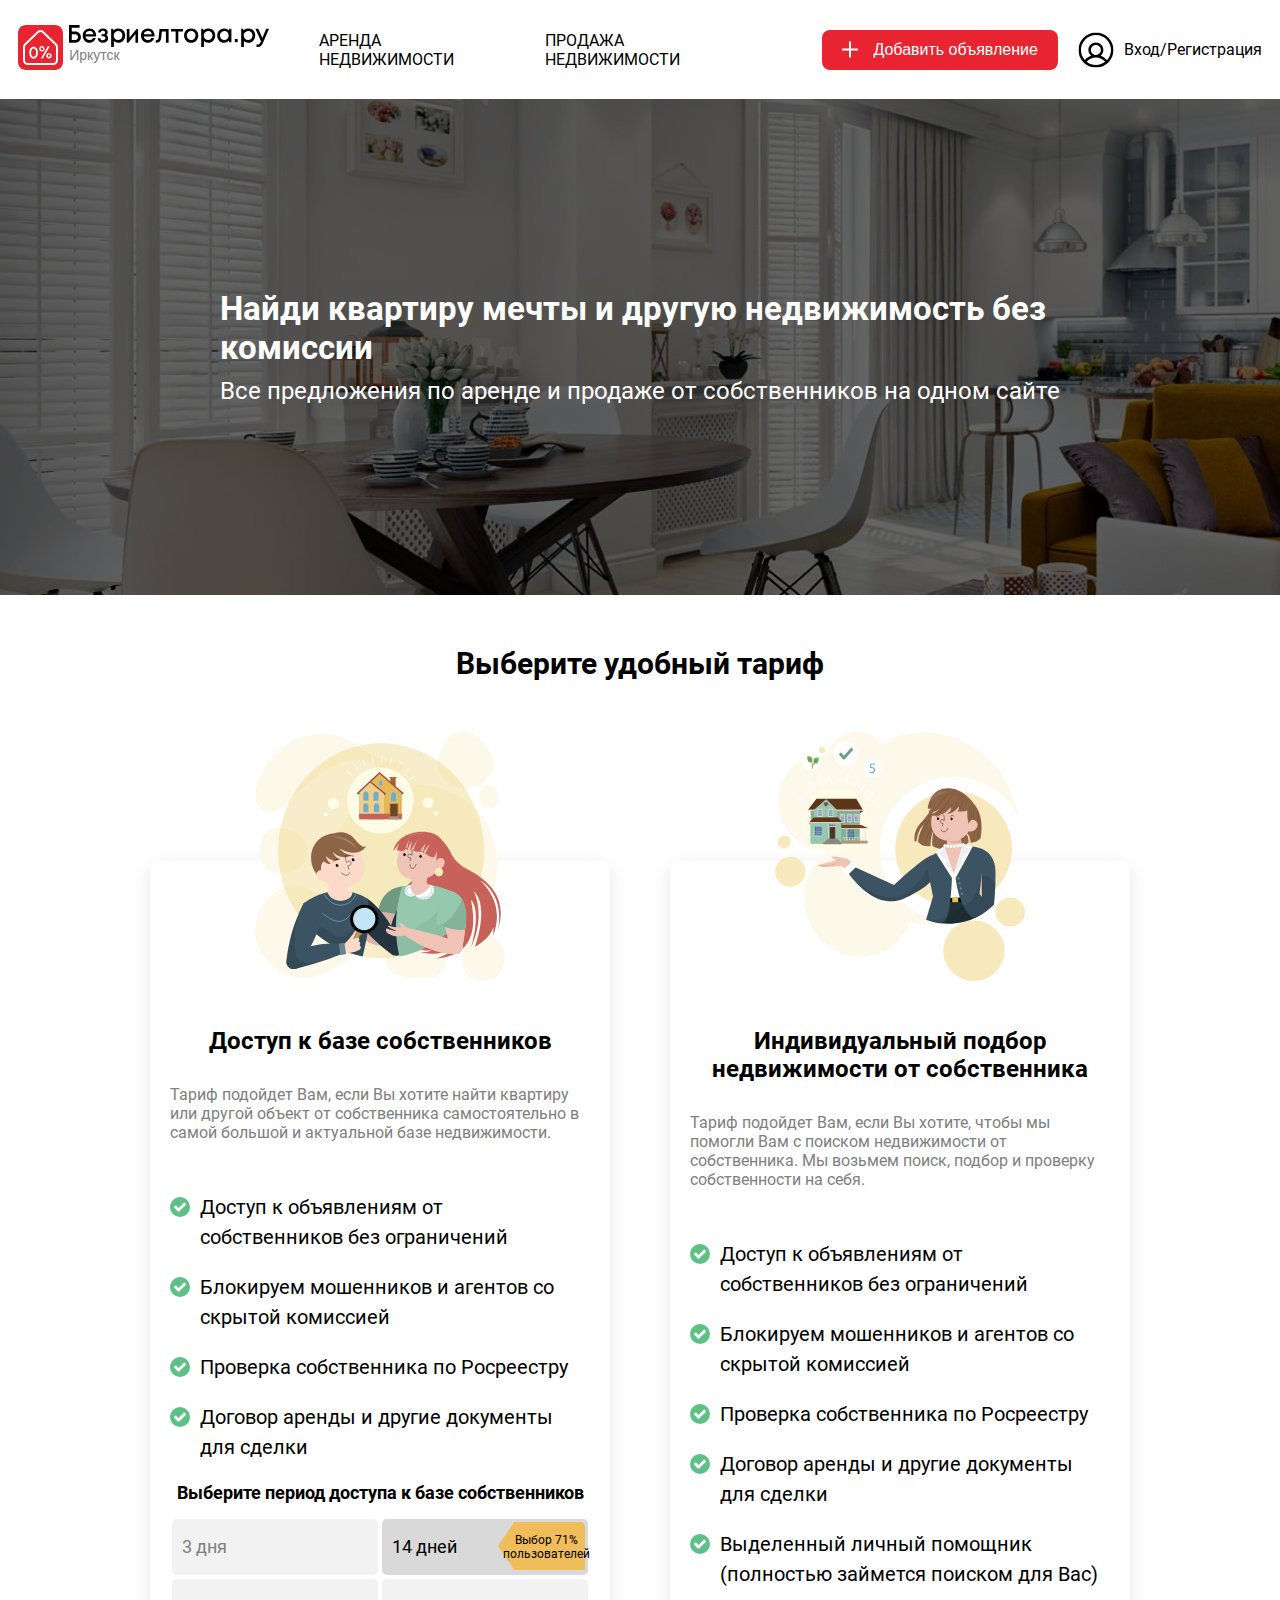
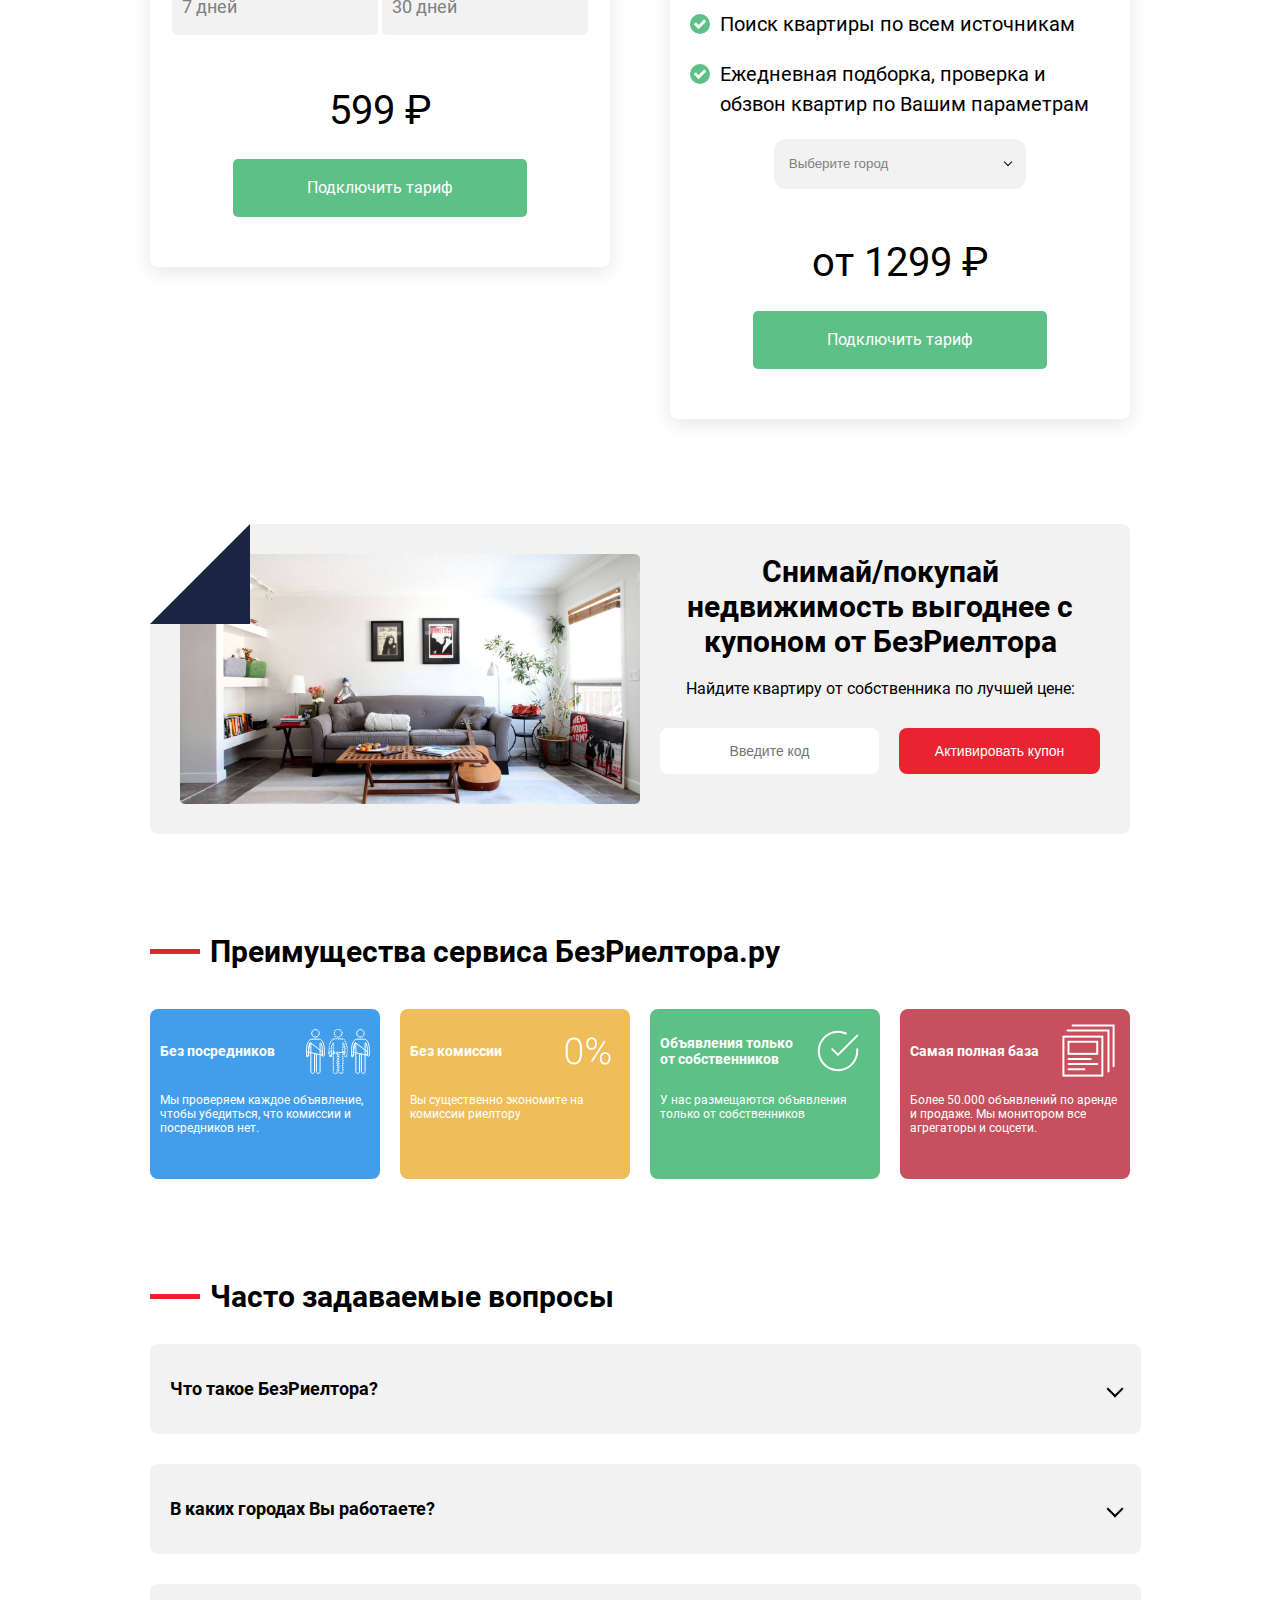
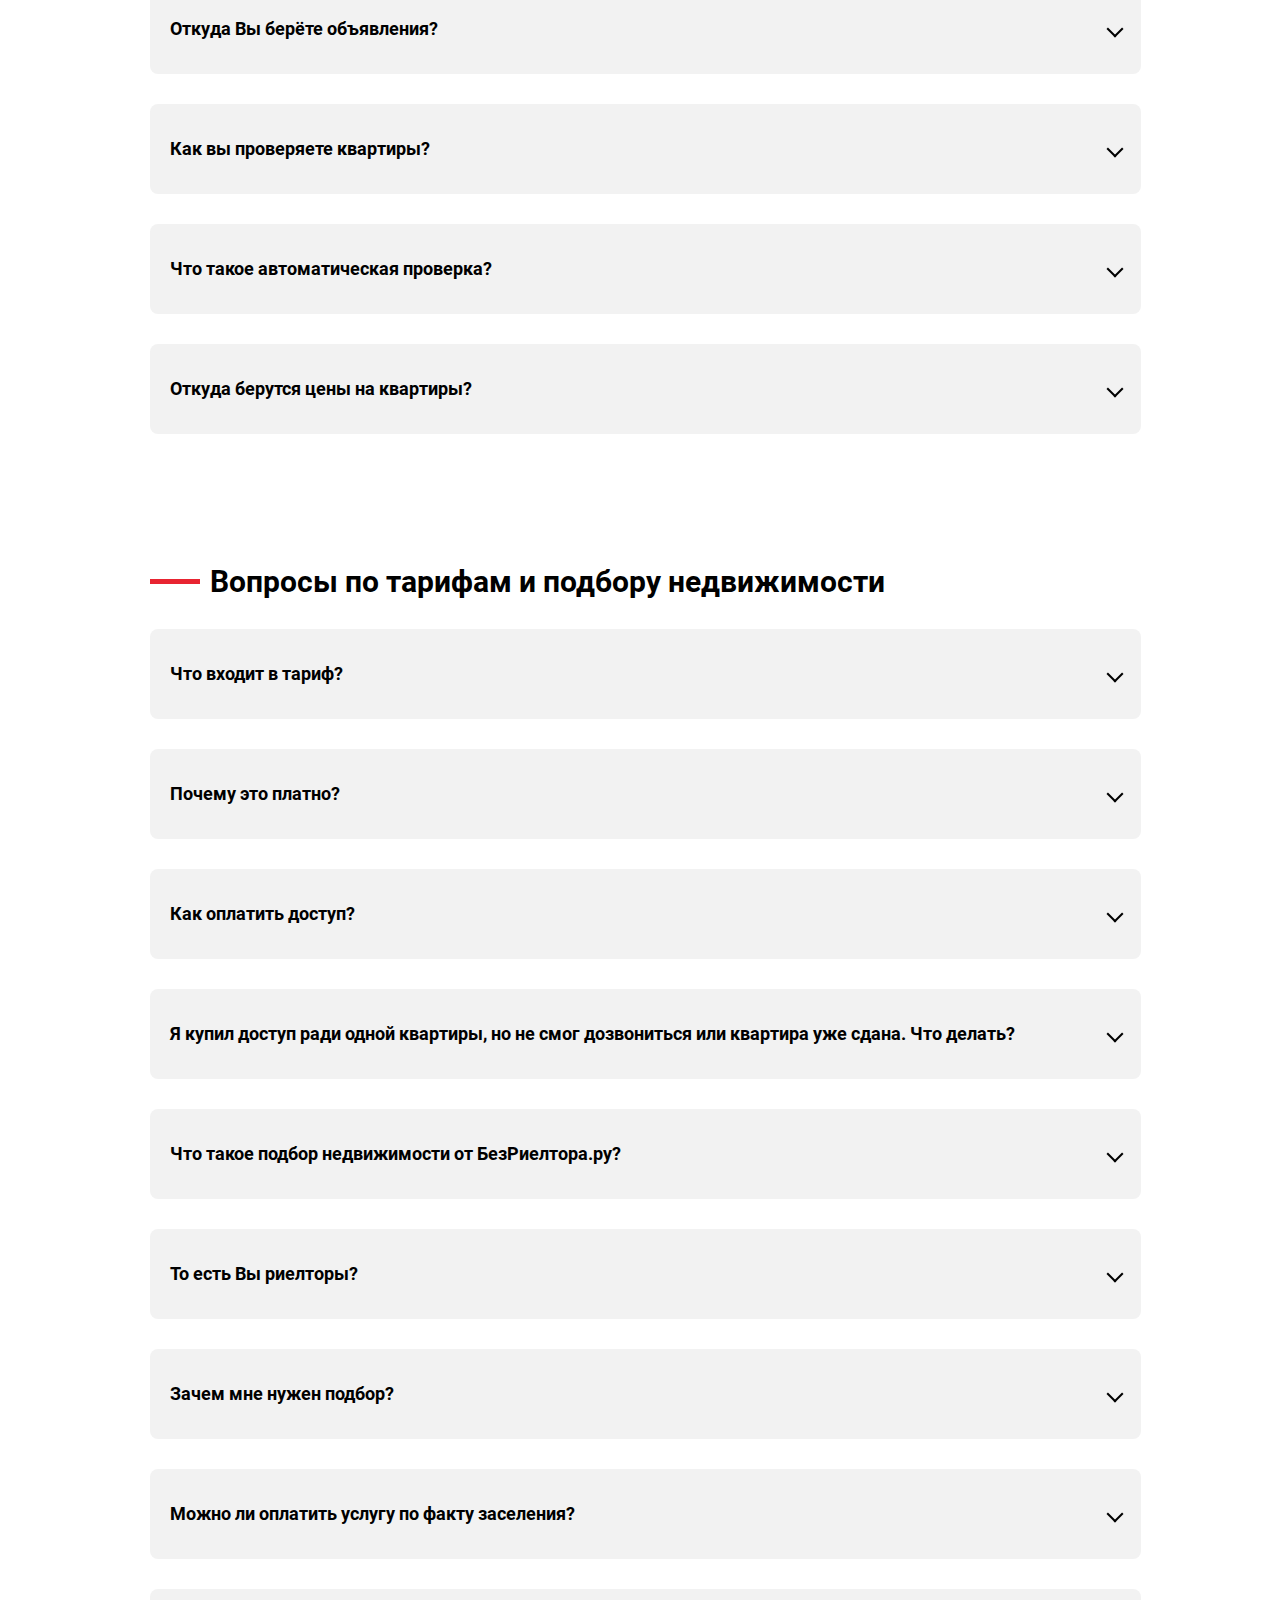
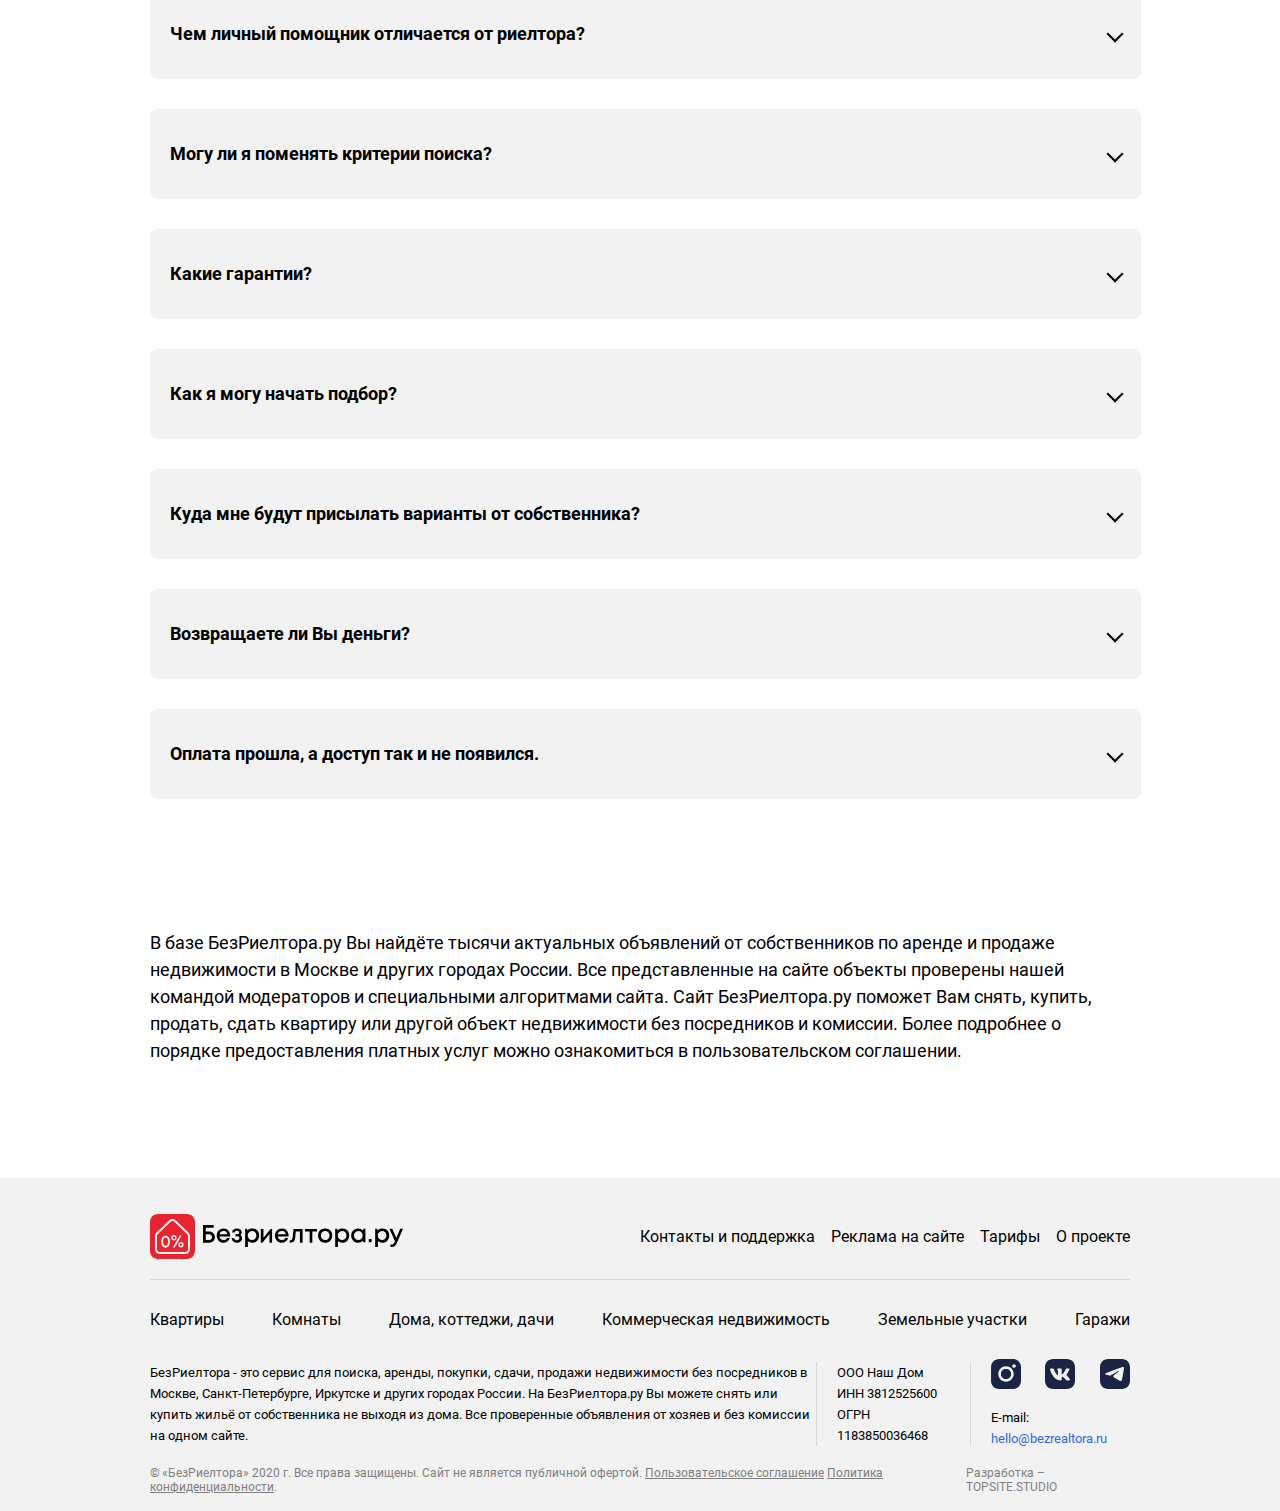
==== commit c9b74992: "9:21AM Commit" ====
--- a/pages/tarif.html
+++ b/pages/tarif.html
@@ -3,8 +3,9 @@
   <head>
     <meta charset="UTF-8" />
     <meta name="viewport" content="width=device-width, initial-scale=1.0" />
-    <link rel="stylesheet" href="../app/css/tarif/tarif.css" />
+    <link rel="stylesheet" href="../app/css/common/header.css">
     <link rel="stylesheet" href="../app/css/common/footer.css" />
+    <link rel="stylesheet" href="../app/css/page-styles/tarif.css" />
     <title>Document</title>
   </head>
   <body>
@@ -1046,7 +1047,7 @@
                   </span>
                 </section>
               </div>
-              <div class="footer_tarifs">
+              <div class="footer">
                 <div class="footer_support-section">
                   <div class="support-section_logo-section">
                     <img src="../app/img/tarif/header-logo_house.svg" alt=":(" />
--- a/app/css/common/header.css
+++ b/app/css/common/header.css
@@ -0,0 +1,380 @@
+/* Шрифты жирный и обычный */
+@font-face {
+  font-family: "Roboto";
+  font-weight: 400;
+  src: url("../../fonts/Roboto-Regular.ttf");
+}
+@font-face {
+  font-family: "Roboto";
+  font-weight: 700;
+  src: url("../../fonts/Roboto-Bold.ttf");
+}
+
+@font-face {
+  font-family: "Roboto";
+  font-weight: 300;
+  src: url("../../fonts/Roboto-Light.ttf");
+}
+body {
+  font-family: "Roboto";
+}
+/* Версия по умолчанию, на экраны 1376х1176 */
+/* Стили самой страницы */
+/* Начало стилей для заголовка страницы ----------------------------------> */
+body {
+  box-sizing: border-box;
+  padding: 0px;
+  margin: 0%;
+}
+.header_header-top {
+  height: fit-content;
+  max-height: fit-content;
+  display: flex;
+  justify-content: space-around;
+  padding: 25px 0px;
+  background-color: #fff;
+}
+.header-top_navigation {
+  display: flex;
+  width: 60%;
+  align-items: center;
+}
+
+.section {
+  margin-right: 50px;
+}
+
+.choseCity-select {
+  display: flex;
+  align-items: center;
+  justify-content: flex-start;
+}
+select#chosenCity {
+  flex: none;
+  background-color: transparent;
+  width: 100%;
+  z-index: 3;
+  margin-right: 0;
+  padding: 0;
+  border-radius: 0%;
+  font-size: 14px;
+}
+.navigation_logo-section {
+  display: flex;
+}
+
+.logo-section_choseCity-section {
+  display: flex;
+  flex-direction: column;
+  margin-left: 6px;
+}
+
+.header-top_data-section {
+  display: flex;
+  align-items: center;
+  justify-content: center;
+}
+.data-section_apply-button {
+  outline: none;
+  background-color: #e82431;
+  border: none;
+  border-radius: 8px;
+  padding: 10px 20px;
+  display: flex;
+  align-items: center;
+  justify-content: center;
+  color: white;
+  line-height: 0px;
+  height: 40px;
+  margin-right: 20px;
+  font-size: 16px;
+}
+
+.apply-button_plus {
+  margin-right: 15px;
+}
+
+.data-section_credentials-section {
+  display: flex;
+  align-items: center;
+}
+
+.credentials-section_image {
+  width: 36px;
+  height: 36px;
+  margin-right: 10px;
+}
+
+.header_header-bottom {
+  background-image: url("../../img/tarif/header-image.png");
+  padding: 190px 220px;
+  background-size: cover;
+  display: flex;
+  flex-direction: column;
+  justify-content: center;
+  align-items: center;
+  box-shadow: inset 0 0 0 1000px rgba(0, 0, 0, 0.6);
+}
+
+.header-bottom_text-top {
+  font-weight: bold;
+  color: white;
+  font-size: 33px;
+  margin-bottom: 10px;
+}
+
+.header-bottom_text-bottom {
+  color: white;
+  font-size: 24px;
+}
+.header-top_burger-menu-mobile {
+  display: none;
+}
+.header-top_menu-mobile {
+  display: block;
+  padding: 20px;
+  background-color: #fff;
+  position: absolute;
+  width: 70%;
+  top: 0px;
+  right: 0px;
+  height: 100%;
+  z-index: 50;
+  position: fixed;
+}
+
+.menu-mobile_main-section,
+.menu-mobile_sub-section {
+  display: flex;
+  flex-direction: column;
+  text-align: left;
+}
+.menu-mobile_apply-button {
+  width: 100%;
+  outline: none;
+  background-color: #e82431;
+  border: none;
+  border-radius: 8px;
+  padding: 10px 20px;
+  display: flex;
+  align-items: center;
+  justify-content: center;
+  color: white;
+  line-height: 0px;
+  height: 40px;
+  margin-right: 20px;
+  font-size: 16px;
+  margin-bottom: 20px;
+}
+
+.menu-mobile_login-button {
+  width: 100%;
+  outline: none;
+  background-color: #fff;
+  border: 1px solid #e82431;
+  border-radius: 8px;
+  padding: 10px 20px;
+  display: flex;
+  align-items: center;
+  justify-content: center;
+  color: #e82431;
+  line-height: 0px;
+  height: 40px;
+  margin-right: 20px;
+  font-size: 16px;
+  margin-bottom: 20px;
+}
+.menu-mobile_main-section {
+  border-bottom: 1px solid #000;
+}
+.menu-mobile_main-section > a,
+.menu-mobile_main-section {
+  margin-bottom: 20px;
+}
+
+.menu-mobile_sub-section > a {
+  margin-bottom: 20px;
+}
+/* <---------------------------------- Конец стилей для заголовка  страницы  */
+
+select {
+  -webkit-appearance: none;
+  -moz-appearance: none;
+  -ms-appearance: none;
+  appearance: none;
+  outline: 0;
+  box-shadow: none;
+  border: 0 !important;
+  background: #f2f2f2;
+  background-image: none;
+  border-radius: 12px;
+}
+/* Remove IE arrow */
+select::-ms-expand {
+  display: none;
+}
+/* Custom Select */
+.rate_select {
+  z-index: 4;
+  position: relative;
+  display: flex;
+  width: 60%;
+  height: 50px;
+  line-height: 3;
+  background: #f2f2f2;
+  overflow: hidden;
+  border-radius: 12px;
+}
+select {
+  flex: 1;
+  padding: 0px 0px 0px 15px;
+  color: #808080;
+  cursor: pointer;
+}
+
+
+
+@media (min-width: 1024px) and (max-width: 1200px) {
+  .section {
+    text-align: center;
+    font-size: 14px;
+  }
+  .apply-button_plus {
+    margin-right: 0px;
+  }
+  .data-section_apply-button > span {
+    display: none;
+  }
+  .header-bottom_text-top {
+    font-size: 18px;
+  }
+  .header-bottom_text-bottom {
+    font-size: 15px;
+  }
+}
+@media screen and (min-width: 720px) and (max-width: 1023px) {
+  .header-top_burger-menu-mobile {
+    display: block;
+    align-self: center;
+  }
+
+  .header-top_menu-mobile {
+    display: block;
+  }
+
+  .menu-mobile_main-section {
+    display: flex;
+    flex-direction: column;
+  }
+  .header_header-top {
+    justify-content: space-between;
+    padding: 10px;
+  }
+  .navigation_rent-section,
+  .navigation_sell-section {
+    display: none;
+  }
+  .header-top_data-section {
+    display: none;
+  }
+  .header_header-bottom {
+    padding: 50px 100px;
+  }
+  .header-bottom_text-top {
+    font-size: 16px;
+  }
+  .header-bottom_text-bottom {
+    font-size: 13px;
+  }
+}
+
+@media screen and (min-width: 414px) and (max-width: 719px) {
+  .header-top_burger-menu-mobile {
+    display: block;
+    align-self: center;
+  }
+  .header_header-top {
+    justify-content: space-between;
+    padding: 10px;
+  }
+  .navigation_rent-section,
+  .navigation_sell-section {
+    display: none;
+  }
+  .header-top_data-section {
+    display: none;
+  }
+  .header_header-bottom {
+    padding: 50px 10px;
+  }
+  .header-bottom_text-top {
+    text-align: center;
+    font-size: 16px;
+  }
+  .header-bottom_text-bottom {
+    text-align: center;
+    font-size: 13px;
+  }
+}
+
+@media screen and (min-width: 320px) and (max-width: 413px) {
+  .menu-mobile_apply-button {
+    font-size: 14px;
+  }
+
+  .menu-mobile_login-button {
+    font-size: 14px;
+  }
+  .header-top_burger-menu-mobile {
+    display: block;
+    align-self: center;
+  }
+  .logo-section_image {
+    transform: scale(0.9);
+  }
+  .logo-section_logo-label {
+    transform: scale(0.9);
+    margin-left: -5px;
+  }
+
+  .navigation_logo-section {
+    transform: scale(0.8);
+    padding: 0;
+  }
+  .header_header-top {
+    justify-content: space-between;
+    padding: 0px;
+  }
+  .navigation_rent-section,
+  .navigation_sell-section {
+    display: none;
+  }
+  .header-top_data-section {
+    display: none;
+  }
+  .header_header-bottom {
+    padding: 50px 10px;
+  }
+  .header-bottom_text-top {
+    text-align: center;
+    font-size: 16px;
+  }
+  .header-bottom_text-bottom {
+    text-align: center;
+    font-size: 13px;
+  }
+}
+
+
+.hide {
+    display: none;
+  }
+  
+  .layer {
+    width: 100%;
+    height: 100%;
+    z-index: 30;
+    background-color: rgba(0, 0, 0, 0.8);
+    position: absolute;
+    position: fixed;
+  }
--- a/app/css/common/footer.css
+++ b/app/css/common/footer.css
@@ -1,5 +1,5 @@
 /* Начало стилей для подвала страницы ----------------------------------> */
-.footer_tarifs {
+.footer {
     display: flex;
     flex-direction: column;
     padding: 36px 150px 17px 150px;
--- a/app/css/page-styles/tarif.css
+++ b/app/css/page-styles/tarif.css
@@ -0,0 +1,1186 @@
+
+/* Начало стилей для главной части страницы ----------------------------------> */
+.main_tarifs {
+  display: flex;
+  flex-direction: column;
+  align-items: center;
+  justify-content: center;
+  background-color: #fff;
+  padding: 51px 150px 114px 150px;
+}
+
+
+/* Стили секции с тарифами */
+.main_rate {
+  display: flex;
+  flex-direction: column;
+  align-items: center;
+  width: 100%;
+}
+/* Стили оглавления */
+.main_header {
+  font-weight: 700;
+  font-size: 30px;
+  margin-bottom: 180px;
+}
+.main_rate.hiddenBlockSubscribe,
+.main_coupon.hiddenBlockSubscribe {
+  display: none !important;
+}
+/* Стили секции с карточками */
+.main_rate-section {
+  display: flex;
+  align-items: flex-start;
+  justify-content: center;
+}
+form.subscribe_form {
+  width: 100%;
+  text-align: center;
+}
+form.selecter_form {
+  width: 100%;
+  text-align: center;
+  display: flex;
+  flex-flow: column;
+  align-items: center;
+}
+/* Стили для каждой карты */
+.main_rate-card {
+  display: flex;
+  flex-direction: column;
+  align-items: center;
+  width: 50%;
+  height: fit-content;
+  padding: 0px 2% 50px 2%;
+  background: #ffffff;
+  box-shadow: 0px 5px 20px rgba(0, 0, 0, 0.1);
+  border-radius: 8px;
+}
+p.main_coupon_info.coupon_error {
+  font-size: 0.7em;
+  margin-top: 0.3em;
+  color: #e82431;
+  width: 48%;
+  text-align: center;
+  font-weight: bold;
+}
+p.main_coupon_info.coupon_success {
+  font-size: 0.7em;
+  margin-top: 0.3em;
+  color: #5dc087;
+  width: 48%;
+  text-align: center;
+  font-weight: bold;
+}
+/* Картинка в оглавлении */
+.main_rate-image {
+  width: 250px;
+  height: 250px;
+  position: relative;
+  bottom: 130px;
+  z-index: 10;
+  margin-bottom: -20%;
+}
+/* Отступ первой карточки от второй */
+.first-card {
+  margin-right: 60px;
+}
+/* Оглавление в самом описание */
+.rate_header {
+  font-weight: 700;
+  font-size: 24px;
+  text-align: center;
+  margin-bottom: 30px;
+}
+/* Описание тарифа */
+.rate-description {
+  font-size: 16px;
+  color: #808080;
+  margin-bottom: 50px;
+}
+/* Стили для неупорядоченного списка */
+ul {
+  list-style: none;
+  margin: 0;
+  padding: 0;
+}
+.unordered-list_list-item {
+  margin: 0;
+  padding: 0;
+  background: url("../../img/tarif/list_item.svg") no-repeat 0 -3px;
+  padding-left: 30px;
+  min-height: 30px;
+  font-size: 20px;
+  line-height: 150%;
+  color: #000;
+  margin-bottom: 20px;
+}
+
+/* Начало стилей для таблицы и радио кнопок */
+.first-rate_table-header {
+  font-size: 18px;
+  margin-bottom: 14px;
+  font-weight: bold;
+}
+.first-rate_table-body {
+  width: 100%;
+}
+.period-checkbox {
+  display: none;
+}
+.table-body_table-row {
+  display: flex;
+}
+.table-body_table-row label {
+  background-color: #f2f2f2;
+  width: 50%;
+  height: 50px;
+  font-size: 18px;
+  margin: 2px;
+  display: flex;
+  justify-content: space-between;
+  align-items: center;
+  border-radius: 5px;
+  padding: 3px 3px 3px 10px;
+  cursor: pointer;
+  color: #808080;
+}
+
+.table-row_table-data {
+  background-color: transparent;
+  width: 100%;
+  height: 50px;
+  display: flex;
+  justify-content: space-between;
+  align-items: center;
+}
+
+.table-body-selling-badge {
+  background: url("../../img/tarif/badgeBackground.png") no-repeat;
+  font-size: 10px;
+  height: 100%;
+  display: flex;
+  justify-content: center;
+  align-items: center;
+  padding-left: 10px;
+  width: 40%;
+  border-radius: 5px;
+}
+
+.selling-badge_span {
+  text-align: center;
+  color: black;
+  font-size: 12px;
+}
+
+label:hover {
+  color: black;
+}
+
+input:checked + label {
+  background-color: #d9d9d9;
+  color: black;
+}
+/* Конец стилей для таблицы и радио кнопок */
+
+/* Цена тарифа */
+.rate_price {
+  margin-top: 50px;
+  font-size: 40px;
+  display: block;
+}
+/* Стили для формы в которой содержится кнопка */
+.rate_form {
+  width: 100%;
+  margin-top: 25px;
+  display: flex;
+  align-items: center;
+  justify-content: center;
+}
+/* Стили для кнопки оформления тарифа */
+.rate_button {
+  width: 70%;
+  background-color: #5dc087;
+  color: white;
+  height: 58px;
+  font-size: 16px;
+  box-shadow: none;
+  font-family: "Roboto";
+  border: none;
+  border-radius: 5px;
+  cursor: pointer;
+  -webkit-appearance: none;
+}
+.rate_button:active {
+  box-shadow: 0px 5px 20px rgba(0, 0, 0, 0.5);
+}
+
+select {
+  -webkit-appearance: none;
+  -moz-appearance: none;
+  -ms-appearance: none;
+  appearance: none;
+  outline: 0;
+  box-shadow: none;
+  border: 0 !important;
+  background: #f2f2f2;
+  background-image: none;
+  border-radius: 12px;
+}
+/* Remove IE arrow */
+select::-ms-expand {
+  display: none;
+}
+/* Custom Select */
+.rate_select {
+  z-index: 4;
+  position: relative;
+  display: flex;
+  width: 60%;
+  height: 50px;
+  line-height: 3;
+  background: #f2f2f2;
+  overflow: hidden;
+  border-radius: 12px;
+}
+select {
+  flex: 1;
+  padding: 0px 0px 0px 15px;
+  color: #808080;
+  cursor: pointer;
+}
+/* Arrow */
+.rate_select::after {
+  content: "";
+  position: absolute;
+  top: 40%;
+  right: 15px;
+  width: 5px;
+  height: 5px;
+  transform: rotate(45deg);
+  border-bottom: 1px solid black;
+  border-right: 1px solid black;
+  background: #f2f2f2;
+  cursor: pointer;
+  pointer-events: none;
+  -webkit-transition: 0.25s all ease;
+  -o-transition: 0.25s all ease;
+  transition: 0.25s all ease;
+}
+/* Transition */
+.rate_select:active::after {
+  top: 50%;
+  border-top: 1px solid black;
+  border-left: 1px solid black;
+  border-bottom: 0px solid black;
+  border-right: 0px solid black;
+  transform: rotate(45deg);
+}
+
+/* Стили для кнопок переключения тарифов */
+.main_rate-toggle {
+  margin-top: 30px;
+  display: flex;
+}
+
+.rate-toggle_first-toggle {
+  width: 10px;
+  height: 10px;
+  border: 1px solid black;
+  border-radius: 50%;
+  margin-right: 30px;
+}
+.rate-toggle_second-toggle {
+  width: 10px;
+  height: 10px;
+  border: 1px solid black;
+  border-radius: 50%;
+}
+
+.rate-toogle_toggle-checked {
+  background-color: #ccc;
+}
+/*Стили для купона */
+
+.main_coupon {
+  position: relative;
+  margin-top: 105px;
+  display: flex;
+  background-color: #f2f2f2;
+  width: fit-content;
+  height: 250px;
+  padding: 30px;
+  border-radius: 8px;
+  box-sizing: content-box;
+}
+
+.main_coupon-image {
+  width: 50%;
+}
+
+.main_coupon-info {
+  display: flex;
+  flex-direction: column;
+  margin-left: 20px;
+}
+
+.main_coupon-header {
+  text-align: center;
+  font-size: 30px;
+  font-weight: bold;
+}
+
+.main_coupon-subheader {
+  margin-top: 20px;
+  font-size: 16px;
+  text-align: center;
+}
+.coupon-activation_form {
+  display: flex;
+  align-items: center;
+  justify-content: center;
+  margin-top: 30px;
+}
+
+.coupon-activation_input {
+  outline: none;
+  border-radius: 8px;
+  background-color: #fff;
+  padding: 15px 10px;
+  color: grey;
+  border: none;
+  display: inline-block;
+  align-items: center;
+  justify-content: center;
+  margin-right: 20px;
+  width: 50%;
+  text-align: center;
+  font-size: 14px;
+}
+
+.coupon-activation_button {
+  outline: none;
+  border: none;
+  background-color: #e82431;
+  color: #fff;
+  border-radius: 8px;
+  padding: 15px 10px;
+  width: 50%;
+  font-size: 14px;
+  height: 100%;
+  -webkit-appearance: none;
+}
+
+/* Стили для уголка купона */
+.main_coupon-corner {
+  position: absolute;
+  top: 0;
+  left: 0;
+  border-right: #1c2443 50px solid;
+  border-bottom: #1c2443 50px solid;
+  border-top: #fff 50px solid;
+  border-left: #fff 50px solid;
+  z-index: 10;
+}
+
+/* Стили для секции Преимущества */
+.main_benefits {
+  display: flex;
+  flex-direction: column;
+  align-self: flex-start;
+  margin-top: 100px;
+  width: 100%;
+}
+
+.main_header-block {
+  display: flex;
+  align-items: center;
+}
+
+.red-line {
+  width: 50px;
+  height: 5px;
+  background-color: #e82431;
+  margin-right: 10px;
+}
+
+.main_section-header {
+  font-size: 30px;
+  color: #000;
+  font-weight: bold;
+}
+
+.benefits_description-blocks {
+  display: flex;
+  margin-top: 40px;
+}
+
+.benefits_description-block {
+  width: 25%;
+  background-color: #429eeb;
+  margin-right: 20px;
+  border-radius: 8px;
+  height: 150px;
+  color: #fff;
+  padding: 10px;
+}
+.second {
+  background-color: #efbd5a;
+}
+.third {
+  background-color: #5dc087;
+}
+.fourth {
+  background-color: #c6505e;
+  margin-right: 0px;
+}
+
+.description-block_header-section {
+  display: flex;
+  align-items: center;
+  justify-content: space-between;
+  margin-bottom: 10px;
+}
+
+.header-section_header {
+  font-weight: bold;
+  font-size: 14px;
+}
+
+.description-block_main-section {
+  font-size: 12px;
+}
+.main_faq {
+  align-self: flex-start;
+  margin-top: 100px;
+  display: flex;
+  flex-direction: column;
+  width: 100%;
+}
+
+.faq_main-body {
+  display: flex;
+  flex-direction: column;
+  align-items: flex-start;
+  margin-top: 30px;
+}
+
+.faq_question-block {
+  background-color: #f2f2f2;
+  margin-bottom: 30px;
+  display: flex;
+  flex-direction: column;
+  align-items: flex-start;
+  justify-content: center;
+  width: 97%;
+  min-height: 50px;
+  height: fit-content;
+  padding: 20px;
+  border-radius: 8px;
+}
+
+.faq_question-block:hover {
+  background-color: #fff;
+  box-shadow: 0px 5px 20px rgba(0, 0, 0, 0.1);
+}
+
+.question-block_header {
+  width: 100%;
+  display: flex;
+  align-items: center;
+  justify-content: space-between;
+}
+.faq_question-header {
+  color: black;
+  font-weight: bold;
+  font-size: 18px;
+}
+.faq_question-block:hover .faq_question-header {
+  color: #e82431;
+}
+
+.faq_question-block:hover .faq_question-arrow {
+  border-right: 2px solid #e82431;
+  border-bottom: 2px solid #e82431;
+}
+
+.main_faq-checkbox:checked + .faq_question-block .faq_question-arrow {
+  border-right: none;
+  border-bottom: none;
+  border-top: 2px solid #e82431;
+  border-left: 2px solid #e82431;
+  transform: rotate(45deg);
+}
+
+.main_faq-checkbox:checked + .faq_question-block {
+  background-color: #fff;
+  box-shadow: 0px 5px 20px rgba(0, 0, 0, 0.1);
+}
+
+.main_faq-checkbox:checked + .faq_question-block > .faq_answer-main {
+  display: block;
+  line-height: 21px;
+}
+
+.faq_question-arrow {
+  width: 10px;
+  height: 10px;
+  border-right: 2px solid black;
+  border-bottom: 2px solid black;
+  transform: rotate(45deg);
+}
+.main_faq-checkbox {
+  display: none;
+}
+
+.faq_answer-main {
+  margin-top: 10px;
+  display: none;
+}
+
+.main_qaa {
+  align-self: flex-start;
+  margin-top: 100px;
+}
+
+.faq_link,
+.faq_link:hover,
+.faq_link:visited,
+.faq_link:active {
+  text-decoration: none;
+  color: #3369e8;
+}
+
+.main_prefooter {
+  margin-top: 100px;
+}
+
+.prefooter_span {
+  font-size: 18px;
+  line-height: 27px;
+}
+@media (min-width: 1024px) and (max-width: 1200px) {
+  .section {
+    text-align: center;
+    font-size: 14px;
+  }
+  .apply-button_plus {
+    margin-right: 0px;
+  }
+  .data-section_apply-button > span {
+    display: none;
+  }
+  .header-bottom_text-top {
+    font-size: 18px;
+  }
+  .header-bottom_text-bottom {
+    font-size: 15px;
+  }
+  .main_tarifs {
+    padding: 51px 80px 114px 80px;
+  }
+  .main_rate-image {
+    margin-bottom: -30%;
+  }
+  .rate-description {
+    font-size: 14px;
+  }
+  .unordered-list_list-item {
+    font-size: 16px;
+  }
+
+  .first-rate_table-header {
+    font-size: 14px;
+  }
+  .table-body_table-row label {
+    font-size: 14px;
+  }
+  .table-body-selling-badge {
+    width: 50%;
+  }
+  .selling-badge_span {
+    font-size: 10px;
+  }
+  .main_coupon-header {
+    font-size: 25px;
+  }
+
+  .main_coupon-subheader {
+    font-size: 14px;
+  }
+  .coupon-activation_form {
+    margin-top: 40px;
+  }
+  .main_section-header {
+    font-size: 25px;
+  }
+  .header-section_header {
+    font-size: 13px;
+  }
+  .description-block_main-section {
+    font-size: 10px;
+  }
+}
+@media screen and (min-width: 720px) and (max-width: 1023px) {
+  .header-top_burger-menu-mobile {
+    display: block;
+    align-self: center;
+  }
+
+  .header-top_menu-mobile {
+    display: block;
+  }
+
+  .menu-mobile_main-section {
+    display: flex;
+    flex-direction: column;
+  }
+  .header_header-top {
+    justify-content: space-between;
+    padding: 10px;
+  }
+  .navigation_rent-section, .navigation_sell-section {
+    display: none;
+  }
+  .header-top_data-section {
+    display: none;
+  }
+  .header_header-bottom {
+    padding: 50px 100px;
+  }
+  .header-bottom_text-top {
+    font-size: 16px;
+  }
+  .header-bottom_text-bottom {
+    font-size: 13px;
+  }
+  .main_tarifs {
+   
+    padding: 51px 0px 114px 0px;
+  }
+  .main_rate-image {
+    width: 200px;
+    height: 200px;
+    position: relative;
+    bottom: 100px;
+    z-index: 10;
+    margin-bottom: -20%;
+  }
+
+  .rate-description {
+    font-size: 14px;
+    margin-bottom: 30px;
+  }
+  .unordered-list_list-item {
+    font-size: 16px;
+  }
+  .table-body_table-row label {
+    font-size: 14px;
+    padding: 0px 3px 0px 10px;
+    height: 50px;
+  }
+  .table-body-selling-badge {
+    width: 50%;
+    height: 40px;
+  }
+  .selling-badge_span {
+    font-size: 8px;
+  }
+  .main_coupon {
+    max-height: 250px;
+    height: fit-content;
+    padding: 20px;
+  }
+  .main_coupon-header {
+    font-size: 24px;
+  }
+  .main_coupon-subheader {
+    font-size: 12px;
+  }
+  .coupon-activation_input {
+    width: 45%;
+    font-size: 12px;
+  }
+  .coupon-activation_button {
+    width: 45%;
+    font-size: 12px;
+  }
+  .main_coupon-corner {
+    border-right: #1c2443 30px solid;
+    border-bottom: #1c2443 30px solid;
+    border-top: #fff 30px solid;
+    border-left: #fff 30px solid;
+  }
+  .main_section-header {
+    font-size: 24px;
+  }
+  .benefits_description-block {
+    margin-right: 10px;
+    border-radius: 8px;
+    height: 130px;
+    color: #fff;
+    padding: 10px;
+  }
+  .fourth {
+    margin-right: 0px;
+  }
+
+  .description-block_header-section {
+    margin-bottom: 5px;
+  }
+  .header-section_header {
+    font-size: 12px;
+  }
+  .description-block_main-section {
+    font-size: 11px;
+  }
+
+  .faq_question-block {
+    width: 93%;
+    min-height: 30px;
+    height: fit-content;
+    padding: 20px;
+    border-radius: 8px;
+  }
+  .prefooter_span {
+    font-size: 14px;
+    line-height: 20px;
+  }
+}
+
+@media screen and (min-width: 414px) and (max-width: 719px) {
+  .header-top_burger-menu-mobile {
+    display: block;
+    align-self: center;
+  }
+  .header_header-top {
+    justify-content: space-between;
+    padding: 10px;
+  }
+  .navigation_rent-section, .navigation_sell-section {
+    display: none;
+  }
+  .header-top_data-section {
+    display: none;
+  }
+  .header_header-bottom {
+    padding: 50px 10px;
+  }
+  .header-bottom_text-top {
+    text-align: center;
+    font-size: 16px;
+  }
+  .header-bottom_text-bottom {
+    text-align: center;
+    font-size: 13px;
+  }
+  .main_rate-section {
+    flex-flow: column;
+  }
+  .main_tarifs {
+    padding: 51px 0px 114px 0px;
+  }
+  .main_header {
+    font-size: 30px;
+    margin-bottom: 40px;
+  }
+  .first-card {
+    margin-right: 0px;
+  }
+  .unordered-list_list-item {
+    font-size: 16px;
+  }
+  .main_rate-image {
+    width: 200px;
+    height: 200px;
+    bottom: 100px;
+  }
+  .main_rate-card {
+    margin-top: 150px;
+    display: flex;
+    flex-direction: column;
+    align-items: center;
+    width: 95%;
+    height: fit-content;
+    padding: 0px 2% 50px 2%;
+    background: #ffffff;
+    box-shadow: 0px 5px 20px rgba(0, 0, 0, 0.1);
+    border-radius: 8px;
+    margin-bottom: 40px;
+  }
+  .table-body-selling-badge {
+    width: 50%;
+    height: 100%;
+  }
+  .selling-badge_span {
+    font-size: 12px;
+  }
+  .main_coupon-image {
+    display: none;
+  }
+  .main_coupon-corner {
+    display: none;
+  }
+  .main_coupon {
+    height: auto;
+    padding: 20px;
+  }
+  p.main_coupon_info.coupon_error,
+  p.main_coupon_info.coupon_success {
+    width: 100%;
+  }
+  .main_coupon-info {
+    margin-left: 0px;
+  }
+  .main_coupon-header {
+    font-size: 20px;
+  }
+  .benefits_description-blocks {
+    display: flex;
+    flex-direction: column;
+    margin-top: 40px;
+  }
+  .benefits_description-block {
+    width: 95%;
+    margin-bottom: 20px;
+    height: fit-content;
+    color: #fff;
+    padding: 10px;
+  }
+  .header-section_header {
+    font-weight: bold;
+    font-size: 18px;
+  }
+
+  .description-block_main-section {
+    font-size: 16px;
+  }
+  .faq_question-block {
+    width: 90%;
+    }
+    .faq_question-header {
+      font-size: 14px;
+      width: 90%;
+    }
+  .main_prefooter {
+    margin-top: 50px;
+  }
+  .prefooter_span {
+    font-size: 14px;
+    line-height: 18px;
+  }
+}
+
+@media screen and (min-width: 320px) and (max-width: 413px) {
+
+.menu-mobile_apply-button {
+  font-size: 14px;
+}
+
+.menu-mobile_login-button {
+  font-size: 14px;
+}
+  .header-top_burger-menu-mobile {
+    display: block;
+    align-self: center;
+  }
+  .logo-section_image {
+    transform: scale(0.9);
+  }
+  .logo-section_logo-label {
+    transform: scale(0.9);
+    margin-left: -5px;
+  }
+
+  .navigation_logo-section {
+    transform: scale(0.8);
+    padding: 0;
+  }
+  .header_header-top {
+    justify-content: space-between;
+    padding: 0px;
+  }
+  .navigation_rent-section, .navigation_sell-section {
+    display: none;
+  }
+  .header-top_data-section {
+    display: none;
+  }
+  .header_header-bottom {
+    padding: 50px 10px;
+  }
+  .header-bottom_text-top {
+    text-align: center;
+    font-size: 16px;
+  }
+  .header-bottom_text-bottom {
+    text-align: center;
+    font-size: 13px;
+  }
+  .main_rate-section {
+    flex-flow: column;
+  }
+  .main_tarifs {
+    padding: 51px 0px 114px 0px;
+  }
+  .main_header {
+    font-size: 20px;
+    margin-bottom: 30px;
+  }
+  .rate_header {
+    font-size: 18px;
+  }
+  .rate-description {
+    font-size: 14px;
+    margin-bottom: 30px;
+  }
+  .main_rate-image {
+    width: 150px;
+    height: 150px;
+    position: relative;
+    bottom: 0;
+    z-index: 10;
+    margin-top: 20px;
+    margin-bottom: 20px;
+  }
+  .first-card {
+    margin-right: 0px;
+  }
+  .unordered-list_list-item {
+    font-size: 14px;
+  }
+  .main_rate-card {
+    display: flex;
+    flex-direction: column;
+    align-items: center;
+    width: 95%;
+    height: fit-content;
+    padding: 0px 2% 50px 2%;
+    background: #ffffff;
+    box-shadow: 0px 5px 20px rgba(0, 0, 0, 0.1);
+    border-radius: 8px;
+    margin-bottom: 40px;
+  }
+  .rate_price {
+    margin-top: 30px;
+    font-size: 30px;
+  }
+  .rate_button {
+    width: 90%;
+    background-color: #5dc087;
+    color: white;
+    height: 58px;
+    font-size: 16px;
+    box-shadow: none;
+    font-family: "Roboto";
+    border: none;
+    border-radius: 5px;
+    cursor: pointer;
+    -webkit-appearance: none;
+  }
+  .table-body_table-row label {
+    font-size: 14px;
+  }
+  .table-body-selling-badge {
+    font-size: 10px;
+    width: 50%;
+    height: 100%;
+  }
+  .selling-badge_span {
+    font-size: 8px;
+  }
+  .main_coupon-image {
+    display: none;
+  }
+  .main_coupon-corner {
+    display: none;
+  }
+  .main_coupon {
+    height: auto;
+    padding: 10px;
+    width: 93%;
+  }
+  p.main_coupon_info.coupon_error,
+  p.main_coupon_info.coupon_success {
+    width: 100%;
+  }
+  .main_coupon-info {
+    margin-left: 0px;
+  }
+  .main_coupon-header {
+    font-size: 20px;
+  }
+  .coupon-activation_input {
+    width: 45%;
+    font-size: 14px;
+    margin-right: 10px;
+  }
+
+  .coupon-activation_button {
+    width: 45%;
+    font-size: 12px;
+  }
+  .main_section-header {
+    font-size: 22px;
+  }
+  .benefits_description-blocks {
+    display: flex;
+    flex-direction: column;
+    margin-top: 40px;
+  }
+  .benefits_description-block {
+    width: 93%;
+    margin-bottom: 20px;
+    height: auto;
+    color: #fff;
+    padding: 10px;
+  }
+  .header-section_header {
+    font-weight: bold;
+    font-size: 18px;
+  }
+
+  .description-block_main-section {
+    font-size: 16px;
+  }
+  .faq_question-block {
+    width: 87%;
+  }
+  .main_prefooter {
+    display: none;
+  }
+  .faq_answer-main {
+    font-size: 14px;
+    line-height: 16px;
+  }
+
+  .faq_question-header {
+    width: 80%;
+    font-size: 14px;
+  }
+  .main_tarifs {
+    padding-bottom: 10px;
+  }
+}
+
+/* @media screen and (min-width: 375px) and (max-width: 413px) {
+  .main_rate-section {
+    flex-flow: column;
+  }
+  .main_tarifs {
+    padding: 51px 0px 114px 0px;
+  }
+  .main_header {
+    font-size: 26px;
+    margin-bottom: 40px;
+  }
+  .main_rate-image {
+    width: 150px;
+    height: 150px;
+    position: relative;
+    bottom: 0;
+    z-index: 10;
+    margin-top: 20px;
+    margin-bottom: 20px;
+  }
+  .first-card {
+    margin-right: 0px;
+  }
+  .unordered-list_list-item {
+    font-size: 16px;
+  }
+  .main_rate-card {
+    display: flex;
+    flex-direction: column;
+    align-items: center;
+    width: 100%;
+    height: fit-content;
+    padding: 0px 2% 50px 2%;
+    background: #ffffff;
+    box-shadow: 0px 5px 20px rgba(0, 0, 0, 0.1);
+    border-radius: 8px;
+    margin-bottom: 40px;
+  }
+  .main_coupon-image {
+    display: none;
+  }
+  .main_coupon-corner {
+    display: none;
+  }
+  .main_coupon {
+    height: auto;
+    padding: 20px;
+  }
+  p.main_coupon_info.coupon_error,
+  p.main_coupon_info.coupon_success {
+    width: 100%;
+  }
+  .main_coupon-info {
+    margin-left: 0px;
+  }
+  .main_coupon-header {
+    font-size: 20px;
+  }
+  .coupon-activation_input {
+    width: 40%;
+    font-size: 14px;
+  }
+
+  .coupon-activation_button {
+    width: 50%;
+    font-size: 14px;
+  }
+  .main_section-header {
+    font-size: 25px;
+    color: #000;
+    font-weight: bold;
+  }
+  .benefits_description-blocks {
+    display: flex;
+    flex-direction: column;
+    margin-top: 40px;
+  }
+  .benefits_description-block {
+    width: 100%;
+    margin-bottom: 20px;
+    height: auto;
+    color: #fff;
+    padding: 10px;
+  }
+  .header-section_header {
+    font-weight: bold;
+    font-size: 18px;
+  }
+
+  .description-block_main-section {
+    font-size: 16px;
+  }
+  .faq_question-block {
+    width: 100%;
+  }
+  .main_prefooter {
+    margin-top: 50px;
+  }
+  .prefooter_span {
+    font-size: 14px;
+    line-height: 18px;
+  }
+} */
+
+/* <---------------------------------- Конец стилей для главной части страницы  */
+
+
+/* JS стили */
+
+.hide {
+  display: none;
+}
+
+.layer {
+  width: 100%;
+  height: 100%;
+  z-index: 30;
+  background-color: rgba(0,0,0,0.8);
+  position: absolute;
+  position: fixed;
+}